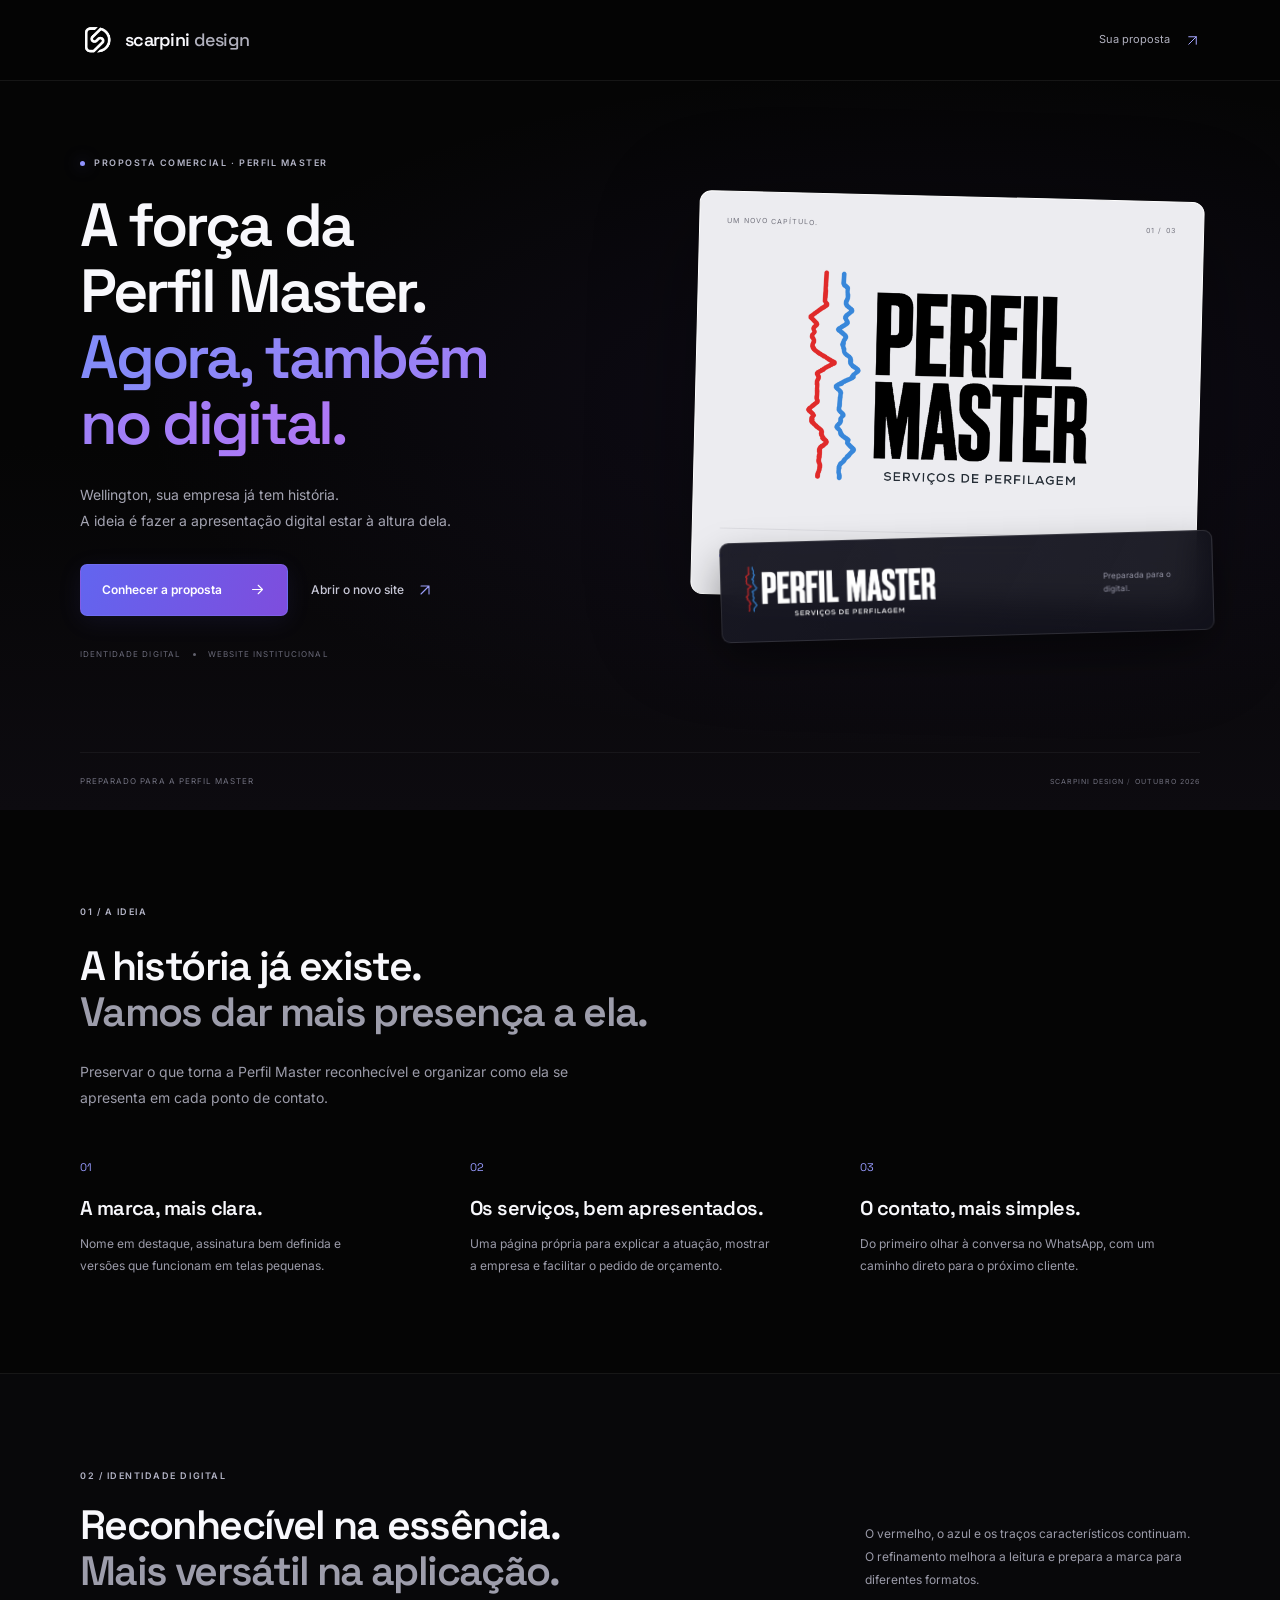
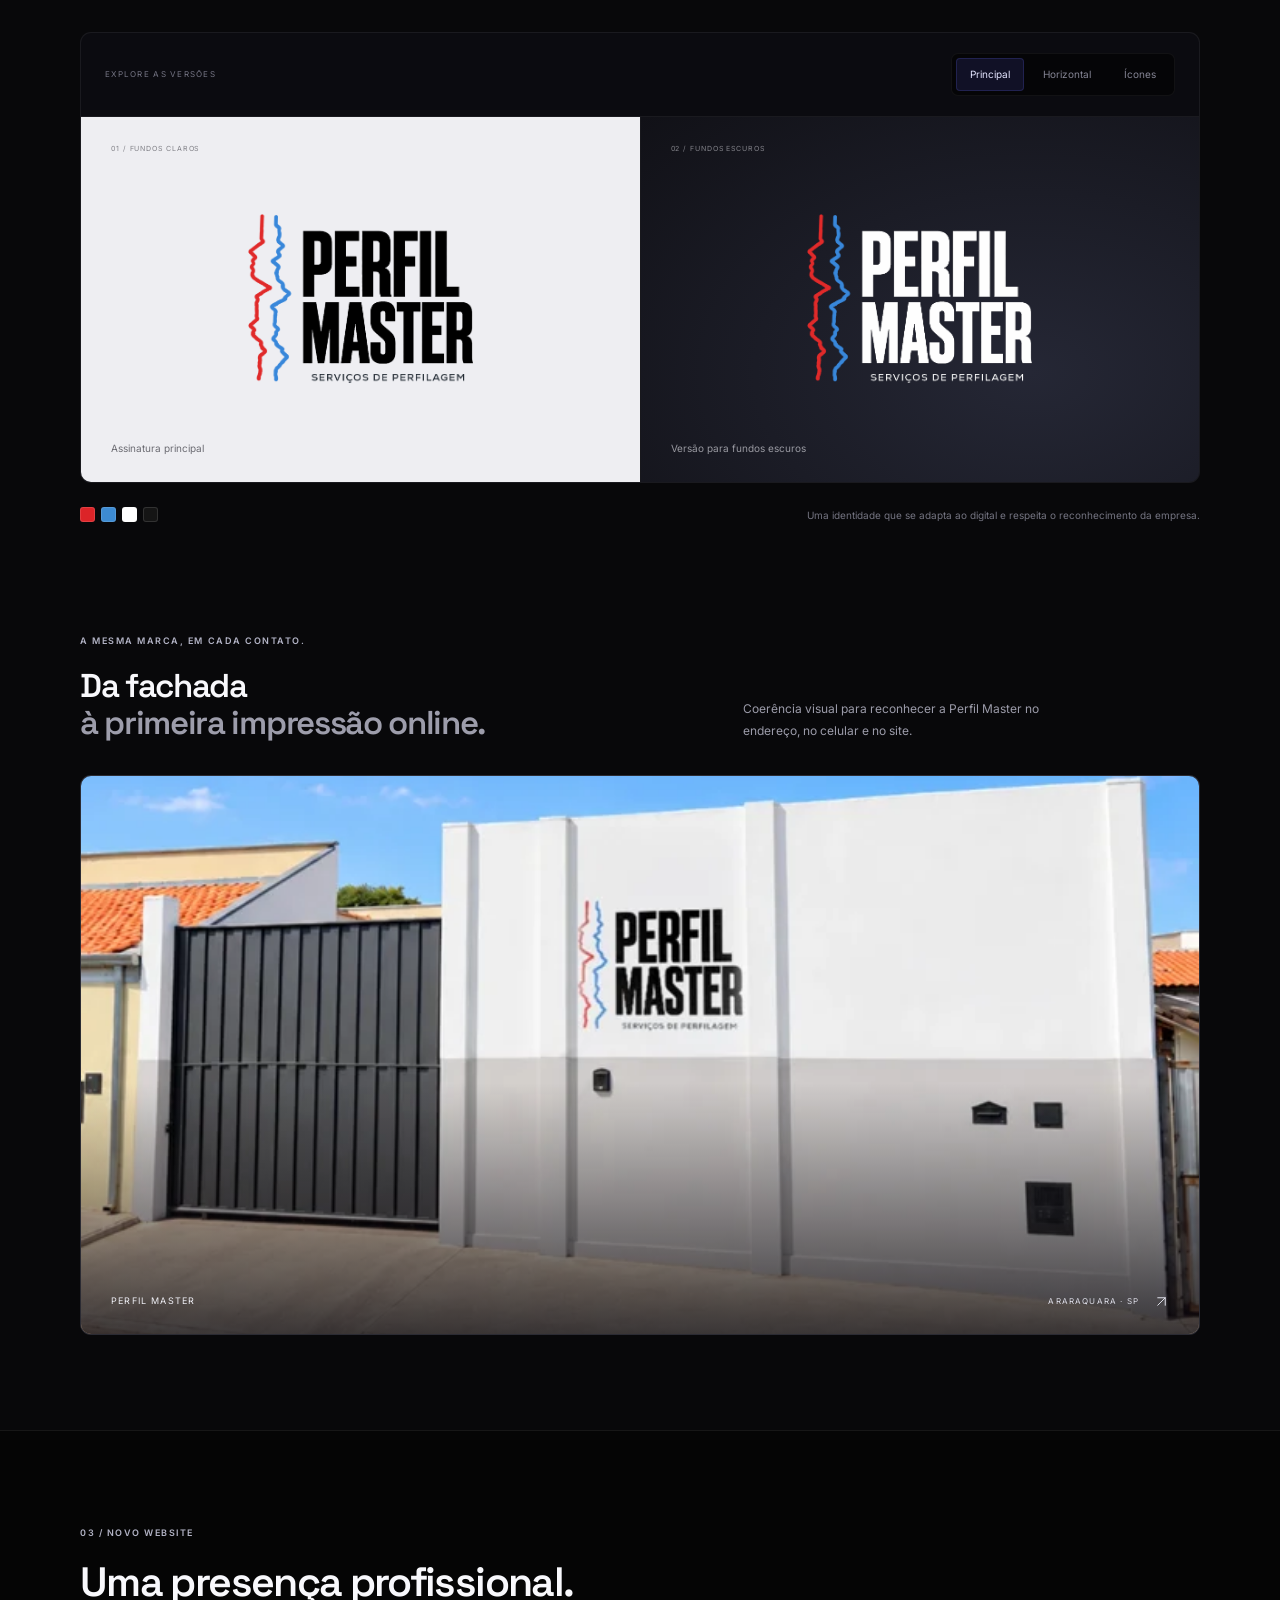
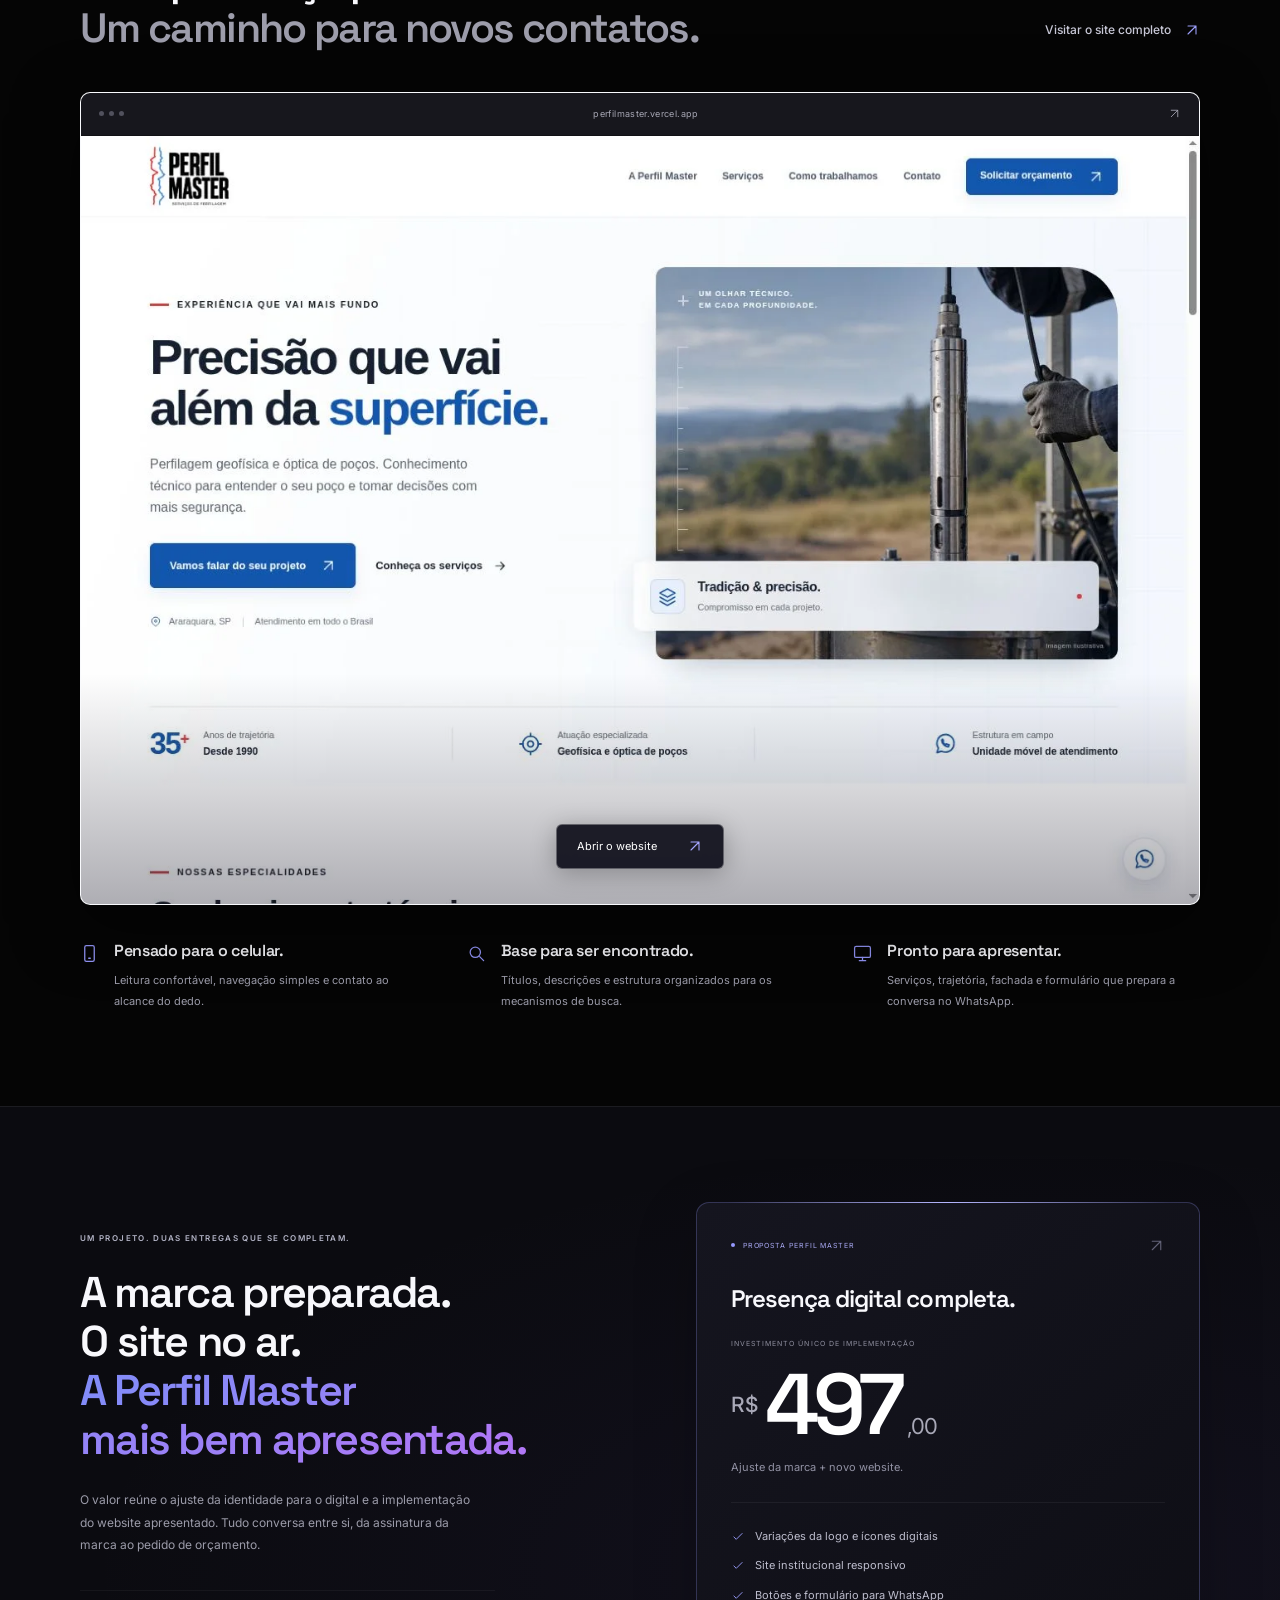
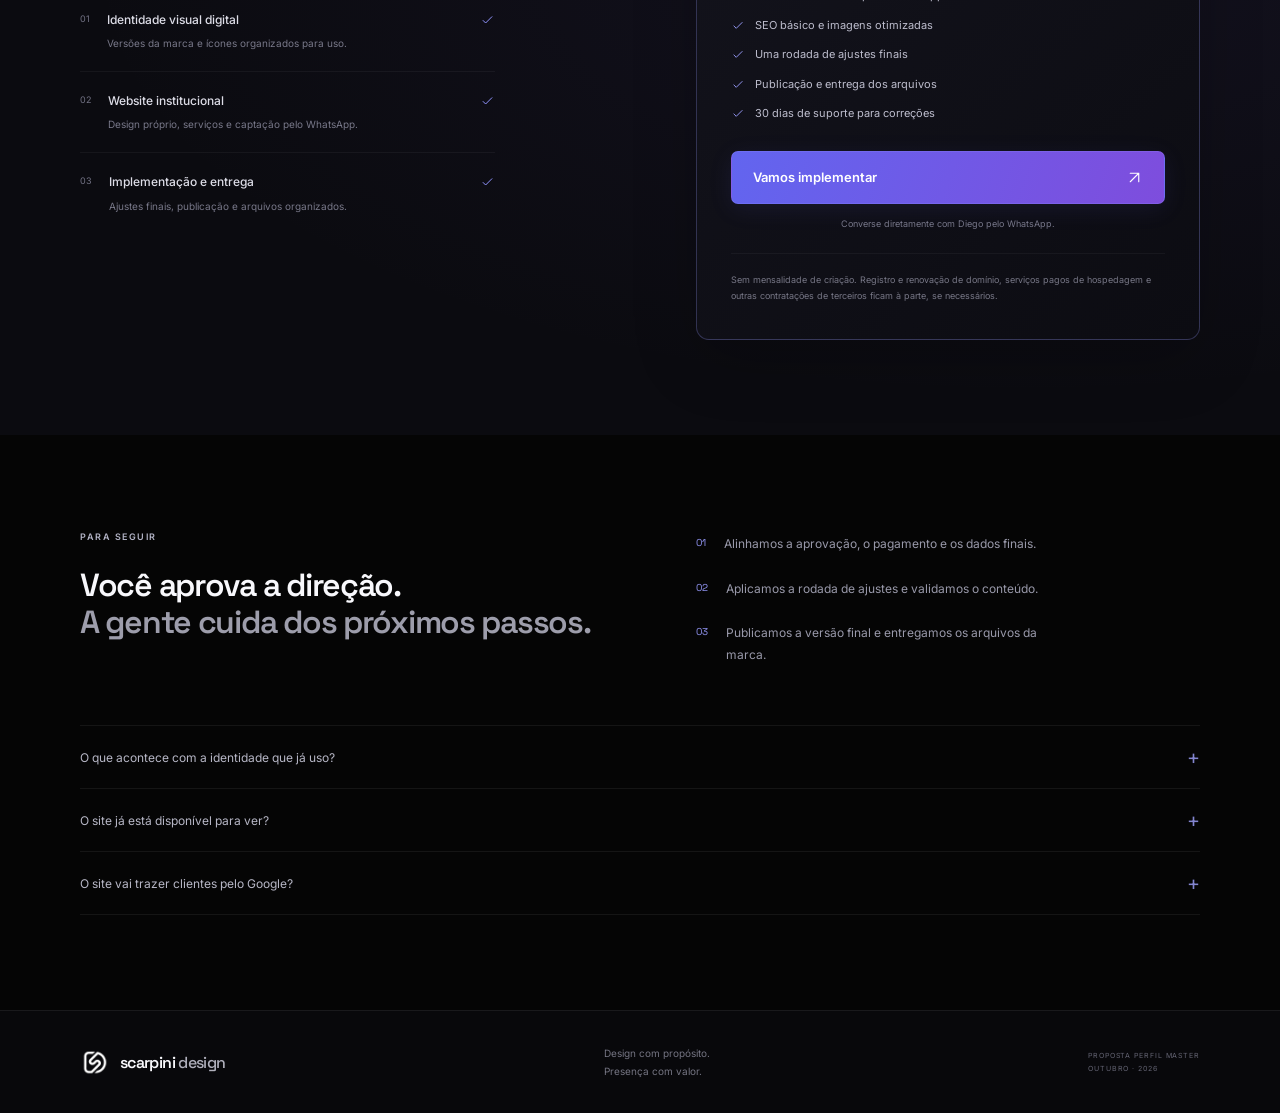
==== perfilmaster/index.html @ 1bddb3e3 "Add premium Perfil Master commercial proposal at /perfilmaster" ====
<!doctype html>
<html lang="pt-BR">
<head>
  <meta charset="utf-8">
  <meta name="viewport" content="width=device-width, initial-scale=1">
  <meta name="theme-color" content="#050505">
  <meta name="robots" content="noindex, nofollow">
  <title>Perfil Master — Proposta de presença digital | Scarpini Design</title>
  <meta name="description" content="Uma nova apresentação para a Perfil Master. Ajuste da identidade para o digital, website institucional e implementação em uma proposta completa da Scarpini Design.">
  <meta property="og:type" content="website">
  <meta property="og:locale" content="pt_BR">
  <meta property="og:title" content="Perfil Master × Scarpini Design — Sua proposta está pronta.">
  <meta property="og:description" content="A força da Perfil Master. Agora, também no digital. Veja a identidade, o novo site e a proposta completa.">
  <meta property="og:image" content="https://scarpinidesign.vercel.app/perfilmaster/assets/fachada-1280.webp">
  <meta property="og:url" content="https://scarpinidesign.vercel.app/perfilmaster/">
  <link rel="icon" href="/assets/favicon.png" type="image/png">
  <link rel="preconnect" href="https://fonts.googleapis.com">
  <link rel="preconnect" href="https://fonts.gstatic.com" crossorigin>
  <link href="https://fonts.googleapis.com/css2?family=Inter:wght@400;500;600;700&family=Space+Grotesk:wght@500;600;700&display=swap" rel="stylesheet">
  <link rel="stylesheet" href="/perfilmaster/proposta.css">
  <script src="/perfilmaster/proposta.js" defer></script>
</head>
<body>
<a class="skip" href="#conteudo">Pular para a proposta</a>
<svg class="svg-defs" xmlns="http://www.w3.org/2000/svg" aria-hidden="true"><defs>
  <symbol id="arrow-up" viewBox="0 0 24 24"><path d="M6 18 18 6M6 6h12v12"/></symbol>
  <symbol id="arrow" viewBox="0 0 24 24"><path d="M5 12h14m-6-6 6 6-6 6"/></symbol>
  <symbol id="check" viewBox="0 0 24 24"><path d="m5 12 4 4L19 6"/></symbol>
  <symbol id="brand-icon" viewBox="0 0 24 24"><path d="m4 17 5-5 3 3 8-11M14 4h6v6M4 4v16h16"/></symbol>
  <symbol id="screen" viewBox="0 0 24 24"><rect x="2" y="3" width="20" height="14" rx="2"/><path d="M8 21h8m-4-4v4"/></symbol>
  <symbol id="phone" viewBox="0 0 24 24"><rect x="6" y="2" width="12" height="20" rx="2"/><path d="M11 18h2"/></symbol>
  <symbol id="search" viewBox="0 0 24 24"><circle cx="10.5" cy="10.5" r="6.5"/><path d="m16 16 5 5"/></symbol>
</defs></svg>
<header class="proposal-header"><div class="wrap header-row"><a class="scarpini-brand" href="/" aria-label="Site da Scarpini Design"><img src="/assets/logo-white.png" width="38" height="38" alt=""><span>scarpini <span>design</span></span></a><a href="#investimento" class="header-link">Sua proposta <svg><use href="#arrow-up"/></svg></a></div></header>
<main id="conteudo">
  <section class="hero"><div class="hero-light" aria-hidden="true"></div><div class="wrap hero-grid">
    <div class="hero-copy"><p class="kicker"><span></span> PROPOSTA COMERCIAL · PERFIL MASTER</p><h1>A força da <br>Perfil Master. <br><span class="gradient">Agora, também <br>no digital.</span></h1><p class="hero-description">Wellington, sua empresa já tem história. <br>A ideia é fazer a apresentação digital estar à altura dela.</p><div class="hero-buttons"><a href="#projeto" class="button">Conhecer a proposta <svg><use href="#arrow"/></svg></a><a href="https://perfilmaster.vercel.app/" target="_blank" rel="noopener noreferrer" class="quiet-link">Abrir o novo site <svg><use href="#arrow-up"/></svg></a></div><div class="hero-meta"><span>IDENTIDADE DIGITAL</span><i></i><span>WEBSITE INSTITUCIONAL</span></div></div>
    <div class="hero-board"><div class="board-top"><span>UM NOVO CAPÍTULO.</span><span>01 / 03</span></div><div class="board-logo"><img src="/perfilmaster/assets/marca-principal.webp" alt="Nova assinatura principal da Perfil Master, preservando as linhas vermelha e azul" width="495" height="371" fetchpriority="high"></div><div class="board-bottom"><span class="board-pill"><i></i> MESMA ESSÊNCIA. NOVA APRESENTAÇÃO.</span><span class="board-cross">+</span></div><div class="board-floating"><img src="/perfilmaster/assets/marca-assinatura-branca.webp" alt="Perfil Master — Serviços de Perfilagem, versão horizontal branca" width="855" height="236"><span>Preparada para o digital.</span></div></div>
  </div><div class="wrap chapter-line"><span>PREPARADO PARA A PERFIL MASTER</span><span>SCARPINI DESIGN <span class="muted">/</span> OUTUBRO 2026</span></div></section>

  <section class="section strategy" id="projeto"><div class="wrap"><div class="section-intro"><p class="kicker">01 / A IDEIA</p><h2>A história já existe. <br><span>Vamos dar mais presença a ela.</span></h2><p>Preservar o que torna a Perfil Master reconhecível e organizar como ela se apresenta em cada ponto de contato.</p></div><div class="strategy-grid"><article><span class="number">01</span><h3>A marca, mais clara.</h3><p>Nome em destaque, assinatura bem definida e versões que funcionam em telas pequenas.</p></article><article><span class="number">02</span><h3>Os serviços, bem apresentados.</h3><p>Uma página própria para explicar a atuação, mostrar a empresa e facilitar o pedido de orçamento.</p></article><article><span class="number">03</span><h3>O contato, mais simples.</h3><p>Do primeiro olhar à conversa no WhatsApp, com um caminho direto para o próximo cliente.</p></article></div></div></section>

  <section class="section identity" id="identidade"><div class="wrap"><div class="section-heading"><div><p class="kicker">02 / IDENTIDADE DIGITAL</p><h2>Reconhecível na essência. <br><span>Mais versátil na aplicação.</span></h2></div><p>O vermelho, o azul e os traços característicos continuam. O refinamento melhora a leitura e prepara a marca para diferentes formatos.</p></div>
    <div class="gallery-shell"><div class="gallery-toolbar"><span class="gallery-label">EXPLORE AS VERSÕES</span><div class="gallery-tabs" role="tablist" aria-label="Variações da identidade"><button id="tab-principal" role="tab" aria-selected="true" aria-controls="panel-principal" tabindex="0">Principal</button><button id="tab-horizontal" role="tab" aria-selected="false" aria-controls="panel-horizontal" tabindex="-1">Horizontal</button><button id="tab-icones" role="tab" aria-selected="false" aria-controls="panel-icones" tabindex="-1">Ícones</button></div></div>
      <div class="gallery-panel" id="panel-principal" role="tabpanel" aria-labelledby="tab-principal"><figure class="logo-tile tile-light"><span>01 / FUNDOS CLAROS</span><img src="/perfilmaster/assets/marca-principal.webp" alt="Logo principal Perfil Master com letras pretas e traços azul e vermelho" width="495" height="371" loading="lazy"><figcaption>Assinatura principal</figcaption></figure><figure class="logo-tile tile-dark"><span>02 / FUNDOS ESCUROS</span><img src="/perfilmaster/assets/marca-principal-branca.webp" alt="Logo principal Perfil Master com letras brancas e traços azul e vermelho" width="495" height="371" loading="lazy"><figcaption>Versão para fundos escuros</figcaption></figure></div>
      <div class="gallery-panel" id="panel-horizontal" role="tabpanel" aria-labelledby="tab-horizontal" hidden><figure class="logo-tile tile-light horizontal-tile"><span>03 / FORMATO HORIZONTAL</span><img src="/perfilmaster/assets/marca-horizontal.webp" alt="Logo horizontal Perfil Master com texto preto" width="855" height="236" loading="lazy"><figcaption>Para cabeçalhos e materiais digitais</figcaption></figure><figure class="logo-tile tile-dark horizontal-tile"><span>04 / FORMATO HORIZONTAL BRANCO</span><img src="/perfilmaster/assets/marca-horizontal-branca.webp" alt="Logo horizontal Perfil Master com texto branco" width="855" height="236" loading="lazy"><figcaption>Para rodapés e fundos escuros</figcaption></figure></div>
      <div class="gallery-panel" id="panel-icones" role="tabpanel" aria-labelledby="tab-icones" hidden><figure class="logo-tile icon-tile"><span>05 / VERSÃO AZUL</span><img src="/perfilmaster/assets/icone-azul.webp" alt="Ícone Perfil Master branco em fundo azul" width="450" height="450" loading="lazy"><figcaption>Presença consistente nos perfis</figcaption></figure><figure class="logo-tile icon-tile"><span>06 / VERSÃO VERMELHA</span><img src="/perfilmaster/assets/icone-vermelho.webp" alt="Ícone Perfil Master branco em fundo vermelho" width="450" height="450" loading="lazy"><figcaption>Uma alternativa na mesma identidade</figcaption></figure></div>
    </div><div class="identity-footnote"><span><i class="swatch red"></i><i class="swatch blue"></i><i class="swatch white"></i><i class="swatch black"></i></span><p>Uma identidade que se adapta ao digital e respeita o reconhecimento da empresa.</p></div>
  </div></section>

  <section class="facade-section"><div class="wrap"><div class="facade-heading"><p class="kicker">A MESMA MARCA, EM CADA CONTATO.</p><h2>Da fachada <br><span>à primeira impressão online.</span></h2><p>Coerência visual para reconhecer a Perfil Master no endereço, no celular e no site.</p></div><figure class="facade-frame"><picture><source media="(max-width:640px)" srcset="/perfilmaster/assets/fachada-720.webp"><img src="/perfilmaster/assets/fachada-1280.webp" width="1280" height="965" alt="Aplicação da identidade visual da Perfil Master na fachada fornecida para a proposta" loading="lazy" decoding="async"></picture><figcaption><span>PERFIL MASTER</span><span>ARARAQUARA · SP <svg><use href="#arrow-up"/></svg></span></figcaption></figure></div></section>

  <section class="section website" id="website"><div class="wrap"><div class="section-heading"><div><p class="kicker">03 / NOVO WEBSITE</p><h2>Uma presença profissional. <br><span>Um caminho para novos contatos.</span></h2></div><a href="https://perfilmaster.vercel.app/" target="_blank" rel="noopener noreferrer" class="quiet-link">Visitar o site completo <svg><use href="#arrow-up"/></svg></a></div>
    <a class="website-preview" href="https://perfilmaster.vercel.app/" target="_blank" rel="noopener noreferrer" aria-label="Abrir o novo site da Perfil Master em uma nova aba"><div class="browser-bar"><span class="browser-dots"><i></i><i></i><i></i></span><span>perfilmaster.vercel.app</span><svg><use href="#arrow-up"/></svg></div><img src="/perfilmaster/assets/website-preview.webp" width="1348" height="926" alt="Prévia real do novo website institucional da Perfil Master" loading="lazy" decoding="async"><span class="preview-overlay"><span>Abrir o website <svg><use href="#arrow-up"/></svg></span></span></a>
    <div class="website-benefits"><article><svg><use href="#phone"/></svg><div><h3>Pensado para o celular.</h3><p>Leitura confortável, navegação simples e contato ao alcance do dedo.</p></div></article><article><svg><use href="#search"/></svg><div><h3>Base para ser encontrado.</h3><p>Títulos, descrições e estrutura organizados para os mecanismos de busca.</p></div></article><article><svg><use href="#screen"/></svg><div><h3>Pronto para apresentar.</h3><p>Serviços, trajetória, fachada e formulário que prepara a conversa no WhatsApp.</p></div></article></div>
  </div></section>

  <section class="section investment" id="investimento"><div class="investment-glow" aria-hidden="true"></div><div class="wrap investment-grid"><div class="investment-copy"><p class="kicker">UM PROJETO. DUAS ENTREGAS QUE SE COMPLETAM.</p><h2>A marca preparada. <br>O site no ar. <br><span class="gradient">A Perfil Master <br>mais bem apresentada.</span></h2><p>O valor reúne o ajuste da identidade para o digital e a implementação do website apresentado. Tudo conversa entre si, da assinatura da marca ao pedido de orçamento.</p><div class="value-stack"><div><span>01</span><p>Identidade visual digital<strong>Versões da marca e ícones organizados para uso.</strong></p><svg><use href="#check"/></svg></div><div><span>02</span><p>Website institucional<strong>Design próprio, serviços e captação pelo WhatsApp.</strong></p><svg><use href="#check"/></svg></div><div><span>03</span><p>Implementação e entrega<strong>Ajustes finais, publicação e arquivos organizados.</strong></p><svg><use href="#check"/></svg></div></div></div>
    <div class="price-card"><div class="price-card-top"><span class="proposal-badge"><i></i> PROPOSTA PERFIL MASTER</span><svg><use href="#arrow-up"/></svg></div><h3>Presença digital completa.</h3><p class="price-label">INVESTIMENTO ÚNICO DE IMPLEMENTAÇÃO</p><div class="price"><span>R$</span><strong>497</strong><span>,00</span></div><p class="price-caption">Ajuste da marca + novo website.</p><div class="price-divider"></div><ul class="included-list"><li><svg><use href="#check"/></svg>Variações da logo e ícones digitais</li><li><svg><use href="#check"/></svg>Site institucional responsivo</li><li><svg><use href="#check"/></svg>Botões e formulário para WhatsApp</li><li><svg><use href="#check"/></svg>SEO básico e imagens otimizadas</li><li><svg><use href="#check"/></svg>Uma rodada de ajustes finais</li><li><svg><use href="#check"/></svg>Publicação e entrega dos arquivos</li><li><svg><use href="#check"/></svg>30 dias de suporte para correções</li></ul><a class="button button-close" data-close href="https://wa.me/5516997275510?text=Ol%C3%A1%2C%20Diego!%20Vi%20a%20proposta%20da%20Perfil%20Master%20e%20quero%20seguir%20com%20o%20pacote%20de%20identidade%20digital%20%2B%20website%20por%20R%24%20497%2C00.%20Podemos%20alinhar%20a%20implementa%C3%A7%C3%A3o%3F" target="_blank" rel="noopener noreferrer">Vamos implementar <svg><use href="#arrow-up"/></svg></a><p class="close-note">Converse diretamente com Diego pelo WhatsApp.</p><p class="third-party-note">Sem mensalidade de criação. Registro e renovação de domínio, serviços pagos de hospedagem e outras contratações de terceiros ficam à parte, se necessários.</p></div>
  </div></section>

  <section class="section closing"><div class="wrap closing-grid"><div><p class="kicker">PARA SEGUIR</p><h2>Você aprova a direção. <br><span>A gente cuida dos próximos passos.</span></h2></div><div class="next-steps"><div><span>01</span><p>Alinhamos a aprovação, o pagamento e os dados finais.</p></div><div><span>02</span><p>Aplicamos a rodada de ajustes e validamos o conteúdo.</p></div><div><span>03</span><p>Publicamos a versão final e entregamos os arquivos da marca.</p></div></div></div><div class="wrap faq"><details><summary>O que acontece com a identidade que já uso?<span>+</span></summary><p>O refinamento preserva o nome, as cores e os traços da Perfil Master. As novas versões podem ser adotadas no digital e conviver com os materiais físicos atuais, sem exigir a troca imediata da plotagem da van ou da fachada.</p></details><details><summary>O site já está disponível para ver?<span>+</span></summary><p>Sim. A prévia está publicada e pode ser aberta pelo botão “Visitar o site completo”. A implementação inclui a validação dos dados, uma rodada de ajustes e a entrega da versão final.</p></details><details><summary>O site vai trazer clientes pelo Google?<span>+</span></summary><p>O site cria uma base profissional para ser encontrado e receber contatos. A estrutura inclui SEO básico; o posicionamento e a geração de clientes dependem de fatores como concorrência, conteúdo e presença local.</p></details></div></section>
</main>
<footer class="proposal-footer"><div class="wrap footer-row"><a class="scarpini-brand" href="/" aria-label="Scarpini Design"><img src="/assets/logo-white.png" width="32" height="32" alt=""><span>scarpini <span>design</span></span></a><p>Design com propósito. <br>Presença com valor.</p><span>PROPOSTA PERFIL MASTER <br>OUTUBRO · 2026</span></div></footer>
<div class="bottom-action" id="bottom-action"><div><strong>Perfil Master</strong><span>Identidade digital + website</span></div><a href="#investimento">Ver investimento <svg><use href="#arrow-up"/></svg></a></div>
</body>
</html>
---- perfilmaster/proposta.css ----
:root{--bg:#050505;--surface:#0c0c0f;--card:#101014;--text:#f8f8fc;--muted:#9b9ba9;--accent:#6366f1;--accent-light:#a5a7ff;--purple:#a855f7;--border:#ffffff12;--gradient:linear-gradient(120deg,#818cf8,#b177f6);--body:Inter,-apple-system,BlinkMacSystemFont,"Segoe UI",sans-serif;--heading:"Space Grotesk",Inter,sans-serif}*{box-sizing:border-box}html{scroll-behavior:smooth;scroll-padding-top:90px;-webkit-text-size-adjust:100%}body{margin:0;background:var(--bg);color:var(--text);font-family:var(--body);line-height:1.6;font-size:14px;-webkit-font-smoothing:antialiased}h1,h2,h3,p,figure{margin:0}h1,h2,h3{font-family:var(--heading);line-height:1.13;letter-spacing:-.04em;font-weight:600}h2{font-size:clamp(28px,3.3vw,41px)}h2>span:not(.gradient){color:#9d9dab}p{color:var(--muted)}a{color:inherit;text-decoration:none}img{display:block;max-width:100%;height:auto}button,a{touch-action:manipulation;-webkit-tap-highlight-color:transparent}button{font:inherit;cursor:pointer}button:focus-visible,a:focus-visible,summary:focus-visible{outline:2px solid var(--accent-light);outline-offset:5px}svg{width:20px;height:20px;fill:none;stroke:currentColor;stroke-width:1.6;stroke-linecap:round;stroke-linejoin:round;flex-shrink:0}.svg-defs{position:absolute;width:0;height:0;overflow:hidden}.wrap{width:min(1120px,calc(100% - 80px));margin-inline:auto}.section{padding:95px 0}.gradient{background:var(--gradient);background-clip:text;-webkit-background-clip:text;color:transparent;-webkit-text-fill-color:transparent}.muted{color:#54545f}.kicker{font-size:9px;font-weight:600;letter-spacing:.17em;color:#b3b4c6;display:flex;align-items:center;gap:9px;margin-bottom:23px}.kicker>span{width:5px;height:5px;border-radius:50%;background:#9093ff;box-shadow:0 0 15px #8588ff80}.button{display:inline-flex;align-items:center;justify-content:center;gap:27px;border:1px solid #9192ff38;border-radius:7px;padding:16px 21px;background:linear-gradient(110deg,#6265ef,#7e4ddd);color:#fff;font-size:12px;font-weight:600;line-height:1.5;min-height:51px;box-shadow:0 5px 24px #6366f119;transition:transform .2s,box-shadow .2s}.button:hover{transform:translateY(-2px);box-shadow:0 6px 30px #6366f13a}.button svg{width:17px;height:17px}.quiet-link{display:inline-flex;align-items:center;gap:13px;font-size:12px;font-weight:500;color:#c7c7d6;min-height:44px}.quiet-link svg{width:16px;height:16px;color:#9c9ffb;transition:transform .2s}.quiet-link:hover{color:white}.quiet-link:hover svg{transform:translate(2px,-2px)}.skip{position:fixed;z-index:90;top:-90px;left:15px;padding:12px 18px;background:var(--accent);color:white}.skip:focus{top:15px}.proposal-header{position:sticky;top:0;z-index:30;background:#050505e8;backdrop-filter:blur(15px);-webkit-backdrop-filter:blur(15px);border-bottom:1px solid var(--border)}.header-row{height:80px;display:flex;align-items:center;justify-content:space-between;gap:24px}.scarpini-brand{display:inline-flex;align-items:center;gap:11px}.scarpini-brand img{width:34px;height:34px;object-fit:contain}.scarpini-brand>span{font-family:var(--heading);font-size:18px;font-weight:600;letter-spacing:-.04em}.scarpini-brand>span>span{color:#b0b0bc;font-weight:500}.header-link{display:flex;align-items:center;gap:15px;font-size:11px;color:#b0b0be;padding:10px 0}.header-link svg{width:15px;height:15px;color:#a4a5ff}.hero{position:relative;isolation:isolate;overflow:hidden}.hero-light{position:absolute;inset:0;z-index:-1;background:radial-gradient(ellipse at 73% 45%,#5c40a51f,transparent 60%),linear-gradient(0deg,#0d0b10,transparent 50%)}.hero-grid{display:grid;grid-template-columns:1.07fr 1fr;align-items:center;gap:75px;padding-top:75px;padding-bottom:92px}.hero h1{font-size:clamp(42px,4.8vw,61px);line-height:1.08;letter-spacing:-.048em;margin-bottom:25px}.hero-description{font-size:14px;line-height:1.85;color:#a4a4b2;max-width:450px}.hero-buttons{display:flex;align-items:center;flex-wrap:wrap;gap:23px;margin-top:30px}.hero-meta{display:flex;align-items:center;gap:12px;font-size:8px;letter-spacing:.13em;color:#696978;margin-top:32px}.hero-meta i{width:3px;height:3px;border-radius:50%;background:#62626e}.hero-board{background:#ececf0;border:1px solid #fff;border-radius:12px;position:relative;isolation:isolate;box-shadow:0 25px 100px #0006;color:#181821;padding:23px 27px 29px;transform:rotate(1.4deg);margin-bottom:20px}.board-top{display:flex;justify-content:space-between;gap:20px;color:#74747f;font-size:7px;letter-spacing:.16em}.board-logo{display:flex;justify-content:center;padding:42px 20px 48px}.board-logo img{width:282px;height:auto}.board-bottom{display:flex;justify-content:space-between;align-items:center;gap:15px;border-top:1px solid #16162112;padding-top:18px}.board-pill{font-size:6px;font-weight:600;letter-spacing:.12em;display:flex;align-items:center;gap:7px}.board-pill i{width:4px;height:4px;border-radius:50%;background:var(--accent)}.board-cross{font-size:18px;line-height:1;color:#999}.board-floating{position:absolute;bottom:-38px;left:29px;right:-19px;border:1px solid #ffffff1c;background:linear-gradient(120deg,#171722f5,#11111aef);backdrop-filter:blur(14px);-webkit-backdrop-filter:blur(14px);padding:23px 24px;border-radius:9px;transform:rotate(-3deg);display:flex;align-items:center;justify-content:space-between;gap:24px;box-shadow:0 20px 40px #0006}.board-floating img{width:190px}.board-floating>span{color:#9999aa;max-width:85px;font-size:8px;line-height:1.7}.chapter-line{display:flex;justify-content:space-between;align-items:center;border-top:1px solid #ffffff0d;padding-top:22px;padding-bottom:22px;gap:25px;color:#71717f;font-size:8px;letter-spacing:.13em}.chapter-line>span:last-child{font-size:7px}.section-intro{max-width:690px}.section-intro h2{margin-bottom:24px}.section-intro>p:last-child{max-width:550px;font-size:14px;line-height:1.85}.strategy{border-bottom:1px solid var(--border)}.strategy-grid{display:grid;grid-template-columns:repeat(3,1fr);gap:50px;margin-top:48px}.number{font-family:var(--heading);font-size:11px;color:#989bff;display:block;margin-bottom:20px}.strategy-grid h3{font-size:20px;letter-spacing:-.03em;margin-bottom:14px}.strategy-grid p{font-size:12px;line-height:1.85;max-width:300px}.section-heading{display:flex;align-items:flex-end;justify-content:space-between;gap:45px;margin-bottom:37px}.section-heading>p{max-width:335px;font-size:12px;line-height:1.9;padding-bottom:3px}.section-heading .kicker{margin-bottom:19px}.identity{background:#08080a}.gallery-shell{border:1px solid #ffffff10;border-radius:11px;overflow:hidden;background:#0b0b10}.gallery-toolbar{display:flex;align-items:center;justify-content:space-between;gap:24px;padding:20px 24px;border-bottom:1px solid #ffffff10}.gallery-label{font-size:8px;letter-spacing:.16em;color:#757584}.gallery-tabs{display:flex;gap:5px;padding:4px;border:1px solid #ffffff0d;border-radius:7px;background:#050507}.gallery-tabs button{border:0;border-radius:4px;background:none;color:#858594;font-size:10px;padding:8px 14px;line-height:1.5;min-height:33px;transition:background .2s,color .2s}.gallery-tabs button[aria-selected='true']{color:#e5e6ff;background:#6366f122;box-shadow:inset 0 0 0 1px #6366f135}.gallery-tabs button:hover{color:white}.gallery-panel{display:grid;grid-template-columns:1fr 1fr;gap:1px;background:#ffffff0e}.gallery-panel[hidden]{display:none}.logo-tile{padding:26px 30px;min-height:365px;display:flex;align-items:center;flex-direction:column;justify-content:space-between;position:relative;overflow:hidden}.logo-tile>span{align-self:flex-start;font-size:7px;letter-spacing:.13em;opacity:.5}.logo-tile>img{width:225px;height:auto;margin:33px 0 29px;object-fit:contain}.logo-tile figcaption{font-size:10px;opacity:.6;align-self:flex-start}.tile-light{background:#eeeef2;color:#15151e}.tile-dark{background:radial-gradient(ellipse at 70% 70%,#252735,#111117);color:#eeeef4}.horizontal-tile img{width:min(380px,100%);margin:60px 0}.icon-tile{background:#111116;color:#efeff7}.icon-tile>img{width:215px;margin:20px 0 18px;border-radius:9px;box-shadow:0 15px 40px #0003}.identity-footnote{display:flex;align-items:center;gap:18px;justify-content:space-between;margin-top:23px}.identity-footnote>span{display:flex;gap:6px}.swatch{display:block;width:15px;height:15px;border:1px solid #ffffff20;border-radius:3px}.swatch.red{background:#dc2428}.swatch.blue{background:#3d8bd2}.swatch.white{background:#fff}.swatch.black{background:#151515}.identity-footnote p{font-size:10px;color:#747481;line-height:1.8}.facade-section{padding:15px 0 95px;background:#08080a}.facade-heading{display:grid;grid-template-columns:1.3fr 1fr;column-gap:70px;align-items:end;margin-bottom:32px}.facade-heading .kicker{grid-column:1/-1;margin-bottom:20px}.facade-heading h2{font-size:33px}.facade-heading>p:last-child{font-size:12px;line-height:1.85;max-width:320px}.facade-frame{border-radius:11px;overflow:hidden;border:1px solid #ffffff12;position:relative;isolation:isolate;aspect-ratio:2/1;background:#1b1b23}.facade-frame picture,.facade-frame img{width:100%;height:100%;display:block;object-fit:cover;object-position:center 54%}.facade-frame:after{content:"";position:absolute;inset:0;background:linear-gradient(0deg,#090910c9,transparent 45%);z-index:1;pointer-events:none}.facade-frame figcaption{position:absolute;left:30px;right:30px;bottom:25px;z-index:2;display:flex;align-items:center;justify-content:space-between;font-size:9px;letter-spacing:.13em;color:#f1f1f7}.facade-frame figcaption>span:last-child{display:flex;align-items:center;gap:15px;font-size:8px;color:#dddde7}.facade-frame figcaption svg{width:15px;height:15px}.website{border-top:1px solid var(--border)}.website .section-heading{margin-bottom:40px}.website .section-heading .quiet-link{white-space:nowrap}.website-preview{display:block;border:1px solid #ffffff22;border-radius:10px;overflow:hidden;position:relative;box-shadow:0 20px 65px #0008;background:#f8f9fc}.browser-bar{display:flex;align-items:center;justify-content:space-between;padding:14px 18px;background:#17171d;color:#a6a6b3;gap:25px;border-bottom:1px solid #0004}.browser-bar>span:nth-child(2){font-size:9px;letter-spacing:.04em}.browser-bar>svg{width:13px;height:13px}.browser-dots{display:flex;gap:5px}.browser-dots i{height:5px;width:5px;border-radius:50%;background:#51515d}.website-preview>img{display:block;width:100%;height:auto}.preview-overlay{position:absolute;inset:42px 0 0;display:flex;align-items:flex-end;justify-content:center;padding:35px;background:linear-gradient(0deg,#0c0b1c55,transparent 30%);transition:background .2s}.preview-overlay>span{display:flex;align-items:center;gap:30px;border:1px solid #ffffff50;border-radius:6px;background:#0b0b18e8;backdrop-filter:blur(10px);padding:13px 20px;color:#fff;font-size:11px;box-shadow:0 4px 25px #0004}.preview-overlay svg{width:16px;height:16px;color:#a6a6ff}.website-preview:hover .preview-overlay>span{background:#6366f1}.website-preview:hover .preview-overlay svg{color:#fff}.website-benefits{display:grid;grid-template-columns:repeat(3,1fr);gap:40px;margin-top:37px}.website-benefits>article{display:flex;gap:15px;align-items:flex-start}.website-benefits>article>svg{color:#9395f8;width:19px;height:19px;margin-top:2px}.website-benefits h3{font-size:16px;letter-spacing:-.02em;margin-bottom:10px}.website-benefits p{font-size:11px;line-height:1.85}.investment{position:relative;isolation:isolate;overflow:hidden;border-top:1px solid var(--border);background:#0b0b10}.investment-glow{position:absolute;inset:0;z-index:-1;background:radial-gradient(ellipse at 80% 50%,#6651b516,transparent 65%)}.investment-grid{display:grid;grid-template-columns:1fr .95fr;gap:85px;align-items:start}.investment-copy{padding-top:30px}.investment-copy .kicker{font-size:8px}.investment-copy h2{font-size:43px;line-height:1.14;margin-bottom:25px}.investment-copy>p:not(.kicker){font-size:12px;max-width:400px;line-height:1.9}.value-stack{margin-top:33px;max-width:415px}.value-stack>div{display:flex;align-items:flex-start;gap:17px;padding:19px 0;border-top:1px solid #ffffff0c}.value-stack>div>span{font-size:9px;color:#727284;margin-top:2px}.value-stack p{font-size:12px;font-weight:500;color:#dddde7;flex:1}.value-stack strong{display:block;font-weight:400;color:#787889;font-size:10px;line-height:1.8;margin-top:5px}.value-stack svg{width:15px;height:15px;color:#9094ff;margin-top:3px}.price-card{padding:34px;border-radius:13px;border:1px solid #979aff44;background:linear-gradient(140deg,#15151f,#0c0c12);box-shadow:0 20px 65px #0003;position:relative;isolation:isolate}.price-card:before{position:absolute;content:"";height:1px;left:30px;right:30px;top:-1px;background:linear-gradient(90deg,transparent,#b5b6ff,transparent)}.price-card-top{display:flex;align-items:center;justify-content:space-between;margin-bottom:31px;gap:20px}.proposal-badge{font-size:7px;letter-spacing:.13em;color:#aaaaf5;display:flex;align-items:center;gap:8px}.proposal-badge i{width:4px;height:4px;background:#9699ff;border-radius:50%}.price-card-top>svg{width:17px;height:17px;color:#626277}.price-card h3{font-size:24px;margin-bottom:26px}.price-label{font-size:7px;letter-spacing:.15em;color:#8e8e9e;margin-bottom:12px}.price{display:flex;align-items:baseline;gap:7px;color:#fff;line-height:1}.price>span:first-child{font-size:21px;font-weight:500;align-self:center;color:#a8a8b7}.price>strong{font-family:var(--heading);font-size:86px;line-height:1;letter-spacing:-.07em;font-weight:600}.price>span:last-child{font-size:22px;letter-spacing:-.05em;color:#a8a8b7}.price-caption{font-size:11px;color:#9292a4;margin-top:12px}.price-divider{height:1px;background:#ffffff0e;margin:25px 0}.included-list{list-style:none;margin:0 0 28px;padding:0;display:grid;gap:12px}.included-list li{display:flex;align-items:flex-start;gap:10px;color:#bdbdcd;font-size:11px;line-height:1.6}.included-list svg{width:14px;height:14px;color:#9b9fff;margin-top:2px}.button-close{width:100%;justify-content:space-between;font-size:13px}.close-note{text-align:center;font-size:9px;color:#77778a;margin-top:13px}.third-party-note{font-size:9px;line-height:1.85;border-top:1px solid #ffffff0b;padding-top:18px;margin-top:21px;color:#777786}.closing-grid{display:grid;grid-template-columns:1fr .95fr;gap:85px;align-items:start}.closing-grid h2{font-size:32px}.next-steps{padding-top:3px}.next-steps>div{display:flex;align-items:flex-start;gap:18px;padding:0 0 23px}.next-steps>div>span{font-family:var(--heading);font-size:10px;color:#9295f4;padding-top:2px}.next-steps p{font-size:12px;color:#9999aa;max-width:340px;line-height:1.8}.faq{margin-top:37px}.faq details{border-top:1px solid #ffffff10}.faq details:last-child{border-bottom:1px solid #ffffff10}.faq summary{display:flex;align-items:center;justify-content:space-between;gap:25px;padding:21px 0;list-style:none;cursor:pointer;color:#b7b7c6;font-size:12px}.faq summary::-webkit-details-marker{display:none}.faq summary>span{font-size:20px;color:#8385cf;line-height:1;font-weight:400;transition:transform .2s}.faq details[open] summary>span{transform:rotate(45deg)}.faq details>p{font-size:12px;line-height:1.9;max-width:830px;padding-bottom:22px;color:#878797}.proposal-footer{padding:33px 0;background:#08080b;border-top:1px solid var(--border)}.footer-row{display:flex;align-items:center;justify-content:space-between;gap:40px}.footer-row .scarpini-brand img{width:29px;height:29px}.footer-row .scarpini-brand>span{font-size:16px}.footer-row>p{font-size:10px;line-height:1.8;color:#747482}.footer-row>span{font-size:7px;letter-spacing:.13em;line-height:1.9;color:#646473}.bottom-action{display:none}
@media(max-width:1050px){.wrap{width:calc(100% - 56px)}.hero-grid{gap:45px}.hero h1{font-size:52px}.hero-board{padding:20px}.board-logo{padding:38px 20px}.board-floating{left:15px;right:-7px;padding:19px}.board-floating img{width:165px}.strategy-grid{gap:30px}.investment-grid,.closing-grid{gap:50px}.price-card{padding:28px}.investment-copy h2{font-size:38px}.section-heading{gap:35px}.section-heading>p{max-width:280px}.website-benefits{gap:25px}}
@media(max-width:800px){.wrap{width:calc(100% - 44px)}.hero-grid{gap:35px;padding-top:58px;padding-bottom:80px}.hero h1{font-size:44px}.hero .kicker{font-size:7px}.hero-description{font-size:12px}.hero-buttons{gap:18px}.hero-buttons .button{font-size:11px;padding:14px 16px;gap:20px}.hero-meta{font-size:6px;gap:9px}.board-logo{padding:42px 15px}.board-logo img{width:205px}.board-top{font-size:6px}.board-pill{font-size:5px;letter-spacing:.06em}.board-floating{padding:17px}.board-floating img{width:135px}.board-floating>span{font-size:6px}.section{padding:75px 0}.strategy-grid{gap:22px}.strategy-grid h3{font-size:18px}.strategy-grid p{font-size:11px}.section-heading>p{font-size:11px;max-width:250px}.logo-tile{min-height:315px;padding:22px}.logo-tile>img{width:190px}.horizontal-tile>img{width:100%}.icon-tile>img{width:180px}.facade-heading{gap:25px}.facade-heading h2{font-size:29px}.facade-heading>p:last-child{font-size:11px}.investment-grid,.closing-grid{gap:32px}.investment-copy h2{font-size:34px}.investment-copy .kicker{font-size:6px}.price-card{padding:25px}.price-card h3{font-size:21px}.price>strong{font-size:75px}.price-label{font-size:6px}.included-list li{font-size:10px}.website-benefits{gap:20px}.website-benefits h3{font-size:14px}.website-benefits p{font-size:10px}.closing-grid h2{font-size:29px}}
@media(max-width:640px){html{scroll-padding-top:83px}.wrap{width:calc(100% - 40px)}body{padding-bottom:80px}.header-row{height:73px;gap:20px}.scarpini-brand img{width:29px;height:29px}.scarpini-brand>span{font-size:16px}.header-link{font-size:10px;gap:10px}.header-link svg{width:14px}.section{padding:61px 0}.kicker{font-size:8px;letter-spacing:.12em;margin-bottom:20px}h2{font-size:29px;line-height:1.18;letter-spacing:-.04em}.hero-grid{grid-template-columns:1fr;gap:42px;padding-top:39px;padding-bottom:65px}.hero .kicker{font-size:8px;letter-spacing:.12em;margin-bottom:23px}.hero h1{font-size:clamp(37px,10vw,47px);line-height:1.08;margin-bottom:22px;letter-spacing:-.047em}.hero h1>.gradient br{display:none}.hero h1>.gradient{max-width:100%}.hero-description{font-size:13px;line-height:1.9;max-width:350px}.hero-description br{display:none}.hero-buttons{margin-top:25px;gap:14px 22px}.hero-buttons .button{font-size:12px;padding:15px 18px;gap:24px;min-height:50px}.hero-buttons .quiet-link{font-size:11px;gap:10px}.hero-meta{font-size:6px;letter-spacing:.12em;margin-top:23px;gap:10px}.hero-board{width:calc(100% - 7px);margin:0 4px 16px 0;transform:rotate(1deg);padding:20px 23px 24px;border-radius:9px}.board-top{font-size:6px;letter-spacing:.14em}.board-logo{padding:30px 20px 33px}.board-logo img{width:215px}.board-bottom{padding-top:16px}.board-pill{font-size:5px;letter-spacing:.09em}.board-cross{font-size:16px}.board-floating{left:18px;right:-6px;bottom:-28px;transform:rotate(-2deg);padding:17px 18px;gap:15px;border-radius:7px}.board-floating img{width:165px}.board-floating>span{font-size:7px;max-width:76px}.chapter-line{font-size:6px;letter-spacing:.08em;padding-top:18px;padding-bottom:18px;gap:15px}.chapter-line>span:last-child{font-size:5px;text-align:right;white-space:nowrap}.section-intro h2{margin-bottom:21px}.section-intro>p:last-child{font-size:13px;line-height:1.85}.strategy-grid{grid-template-columns:1fr;gap:27px;margin-top:32px}.strategy-grid>article{padding-top:22px;border-top:1px solid #ffffff10;display:grid;grid-template-columns:30px 1fr;column-gap:14px;align-items:start}.number{font-size:10px;margin:2px 0 0;grid-row:1/3}.strategy-grid h3{font-size:19px;margin-bottom:12px}.strategy-grid p{font-size:12px;max-width:100%}.section-heading{display:block;margin-bottom:28px}.section-heading .kicker{margin-bottom:19px}.section-heading>p{max-width:100%;font-size:12px;margin-top:20px;line-height:1.9}.gallery-toolbar{display:block;padding:17px 15px}.gallery-label{display:block;font-size:7px;margin-bottom:14px}.gallery-tabs{justify-content:space-between;gap:4px;width:100%;padding:4px}.gallery-tabs button{font-size:11px;padding:10px 12px;min-height:39px;flex:1}.gallery-panel{grid-template-columns:1fr;gap:1px}.logo-tile{padding:23px;min-height:300px}.logo-tile>span{font-size:7px}.logo-tile>img{width:215px;margin:25px 0}.logo-tile figcaption{font-size:10px}.horizontal-tile{min-height:230px}.horizontal-tile>img{width:100%;margin:36px 0}.icon-tile{min-height:280px}.icon-tile>img{width:185px;margin:20px 0}.identity-footnote{align-items:flex-start;gap:17px;margin-top:19px}.identity-footnote>span{gap:4px;flex-shrink:0;margin-top:4px}.swatch{width:11px;height:11px;border-radius:2px}.identity-footnote p{font-size:9px;line-height:1.8}.facade-section{padding:0 0 60px}.facade-heading{display:block;margin-bottom:25px}.facade-heading .kicker{font-size:7px;margin-bottom:19px}.facade-heading h2{font-size:27px;line-height:1.2}.facade-heading>p:last-child{font-size:12px;margin-top:20px;line-height:1.85;max-width:100%}.facade-frame{aspect-ratio:1.05;border-radius:9px}.facade-frame img{object-position:48% center}.facade-frame figcaption{left:19px;right:19px;bottom:20px;font-size:7px;letter-spacing:.1em}.facade-frame figcaption>span:last-child{font-size:6px;gap:7px}.facade-frame figcaption svg{width:12px;height:12px}.website .section-heading{margin-bottom:25px}.website .section-heading>.quiet-link{margin-top:20px;font-size:11px}.website-preview{border-radius:7px}.browser-bar{padding:11px 12px;gap:10px}.browser-bar>span:nth-child(2){font-size:7px}.browser-dots{gap:3px}.browser-dots i{width:4px;height:4px}.browser-bar>svg{width:11px;height:11px}.website-preview>img{width:100%;aspect-ratio:1.17;object-fit:cover;object-position:top left}.preview-overlay{padding:16px;inset:35px 0 0}.preview-overlay>span{font-size:9px;padding:10px 13px;gap:16px}.preview-overlay svg{width:13px;height:13px}.website-benefits{grid-template-columns:1fr;gap:26px;margin-top:29px}.website-benefits>article{gap:15px}.website-benefits>article>svg{width:18px;height:18px}.website-benefits h3{font-size:17px;margin-bottom:8px}.website-benefits p{font-size:12px;line-height:1.85;max-width:300px}.investment-grid{grid-template-columns:1fr;gap:31px}.investment-copy{padding:0}.investment-copy .kicker{font-size:7px;letter-spacing:.1em;margin-bottom:22px;line-height:1.8;max-width:285px}.investment-copy h2{font-size:35px;line-height:1.14;margin-bottom:23px}.investment-copy h2 .gradient br{display:none}.investment-copy>p:not(.kicker){font-size:12px;line-height:1.9;max-width:100%}.value-stack{margin-top:27px;max-width:none}.value-stack>div{padding:17px 0;gap:13px}.value-stack>div>span{font-size:8px}.value-stack p{font-size:12px}.value-stack strong{font-size:10px;line-height:1.8}.price-card{padding:27px 23px;border-radius:11px}.price-card-top{margin-bottom:27px}.proposal-badge{font-size:7px}.price-card h3{font-size:23px;margin-bottom:25px}.price-label{font-size:7px;letter-spacing:.11em}.price{gap:7px}.price>strong{font-size:85px}.price>span:first-child{font-size:20px}.price>span:last-child{font-size:22px}.price-caption{font-size:11px}.included-list{gap:13px;margin-bottom:27px}.included-list li{font-size:11px;gap:10px}.button-close{font-size:12px;min-height:51px;padding:16px 18px}.close-note{font-size:9px;line-height:1.7}.third-party-note{font-size:9px;line-height:1.85}.closing-grid{grid-template-columns:1fr;gap:30px}.closing-grid h2{font-size:28px}.next-steps>div{gap:15px;padding-bottom:21px}.next-steps p{font-size:12px;max-width:none}.next-steps>div:last-child{padding-bottom:0}.faq{margin-top:34px}.faq summary{font-size:11px;gap:20px;padding:21px 0;line-height:1.8}.faq details>p{font-size:11px;line-height:1.9}.proposal-footer{padding:29px 0}.footer-row{display:grid;grid-template-columns:1fr 1fr;gap:23px}.footer-row .scarpini-brand{grid-column:1/-1}.footer-row .scarpini-brand img{width:27px;height:27px}.footer-row .scarpini-brand>span{font-size:16px}.footer-row>p{font-size:10px}.footer-row>span{text-align:right;font-size:6px}.bottom-action{position:fixed;bottom:0;left:0;right:0;z-index:35;display:flex;align-items:center;justify-content:space-between;gap:15px;padding:13px 20px calc(13px + env(safe-area-inset-bottom));background:#0a0a10ee;border-top:1px solid #ffffff17;backdrop-filter:blur(15px);-webkit-backdrop-filter:blur(15px);box-shadow:0 -10px 40px #0002;transition:opacity .2s,visibility .2s}.bottom-action>div>strong{display:block;font-family:var(--heading);font-size:12px;font-weight:500;line-height:1.5}.bottom-action>div>span{display:block;font-size:8px;color:#77778b;margin-top:2px}.bottom-action>a{display:flex;align-items:center;gap:13px;background:#6366f11f;border:1px solid #818cf82b;color:#d0d1ff;border-radius:5px;padding:11px 12px;font-size:10px;line-height:1.5;min-height:41px}.bottom-action svg{width:13px;height:13px}.bottom-action.is-hidden{opacity:0;visibility:hidden;pointer-events:none}}
@media(prefers-reduced-motion:reduce){html{scroll-behavior:auto}*,*:before,*:after{transition:none!important;animation:none!important}}
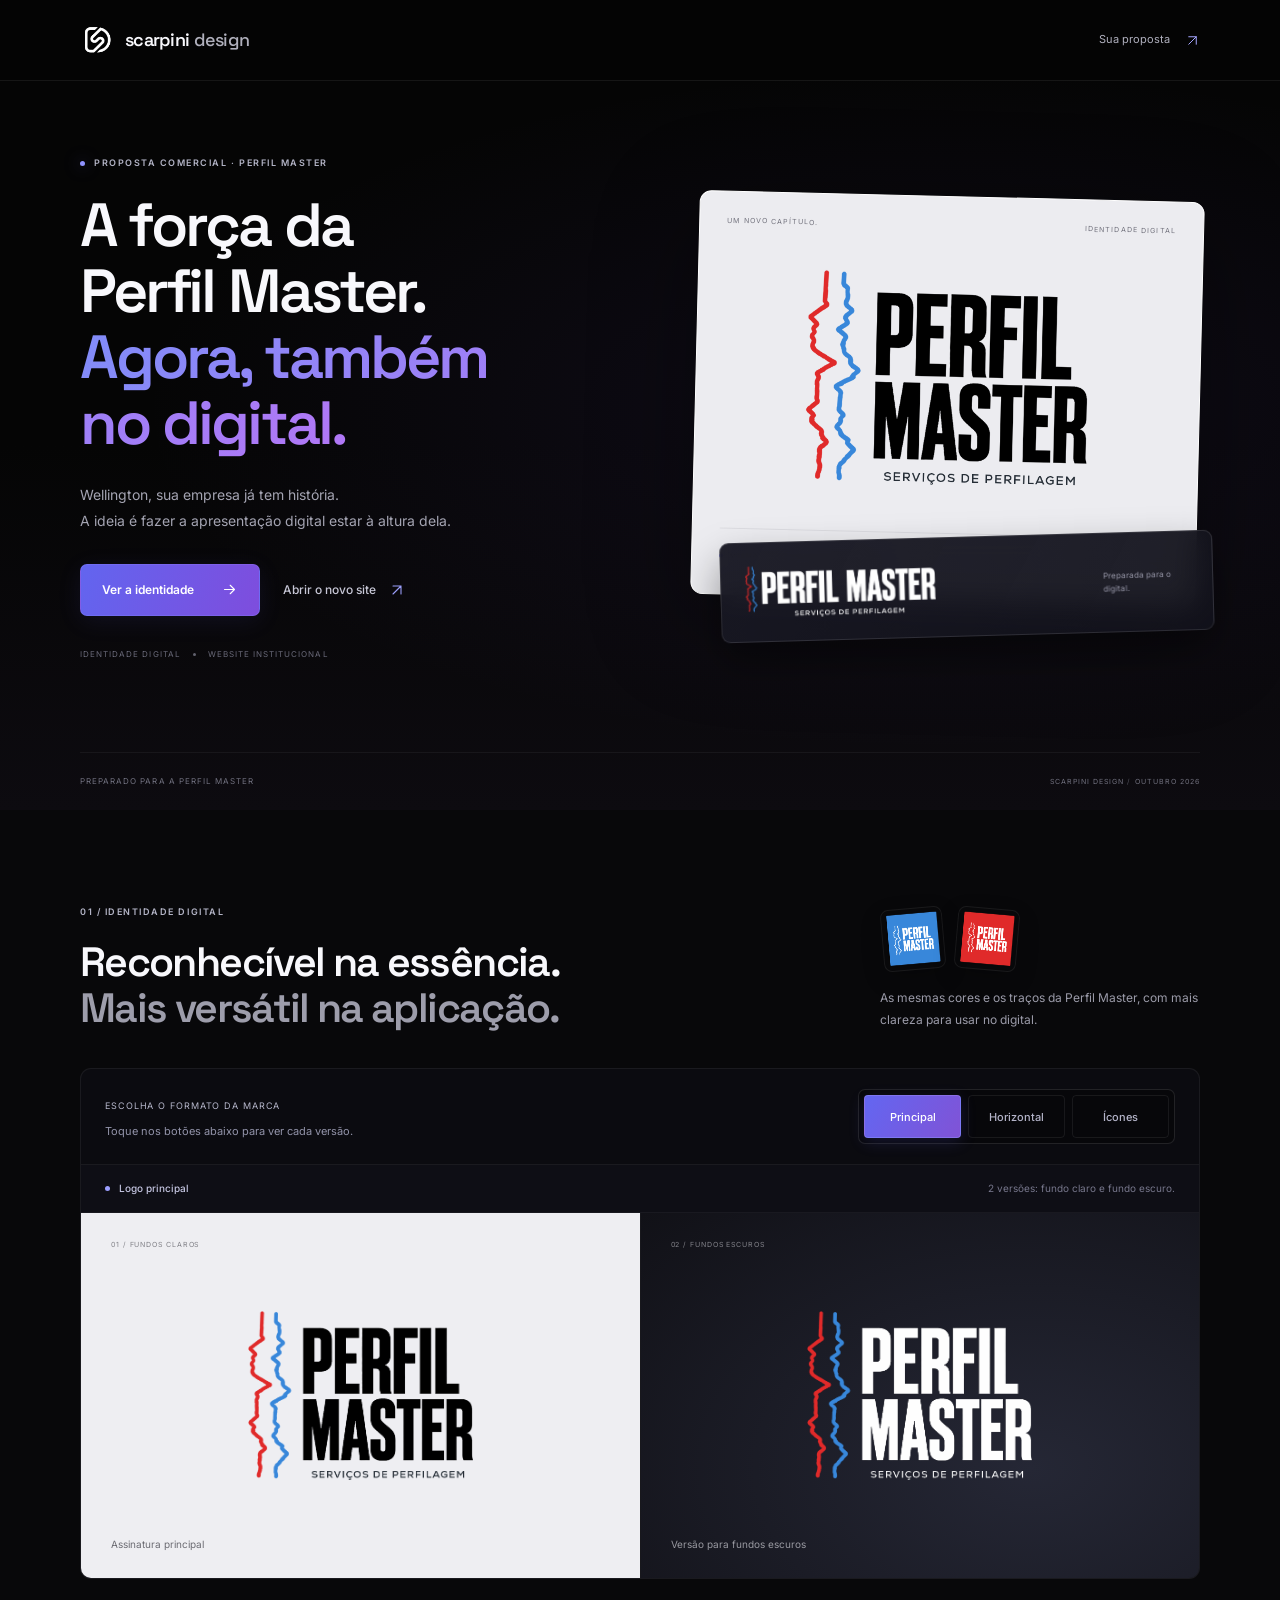
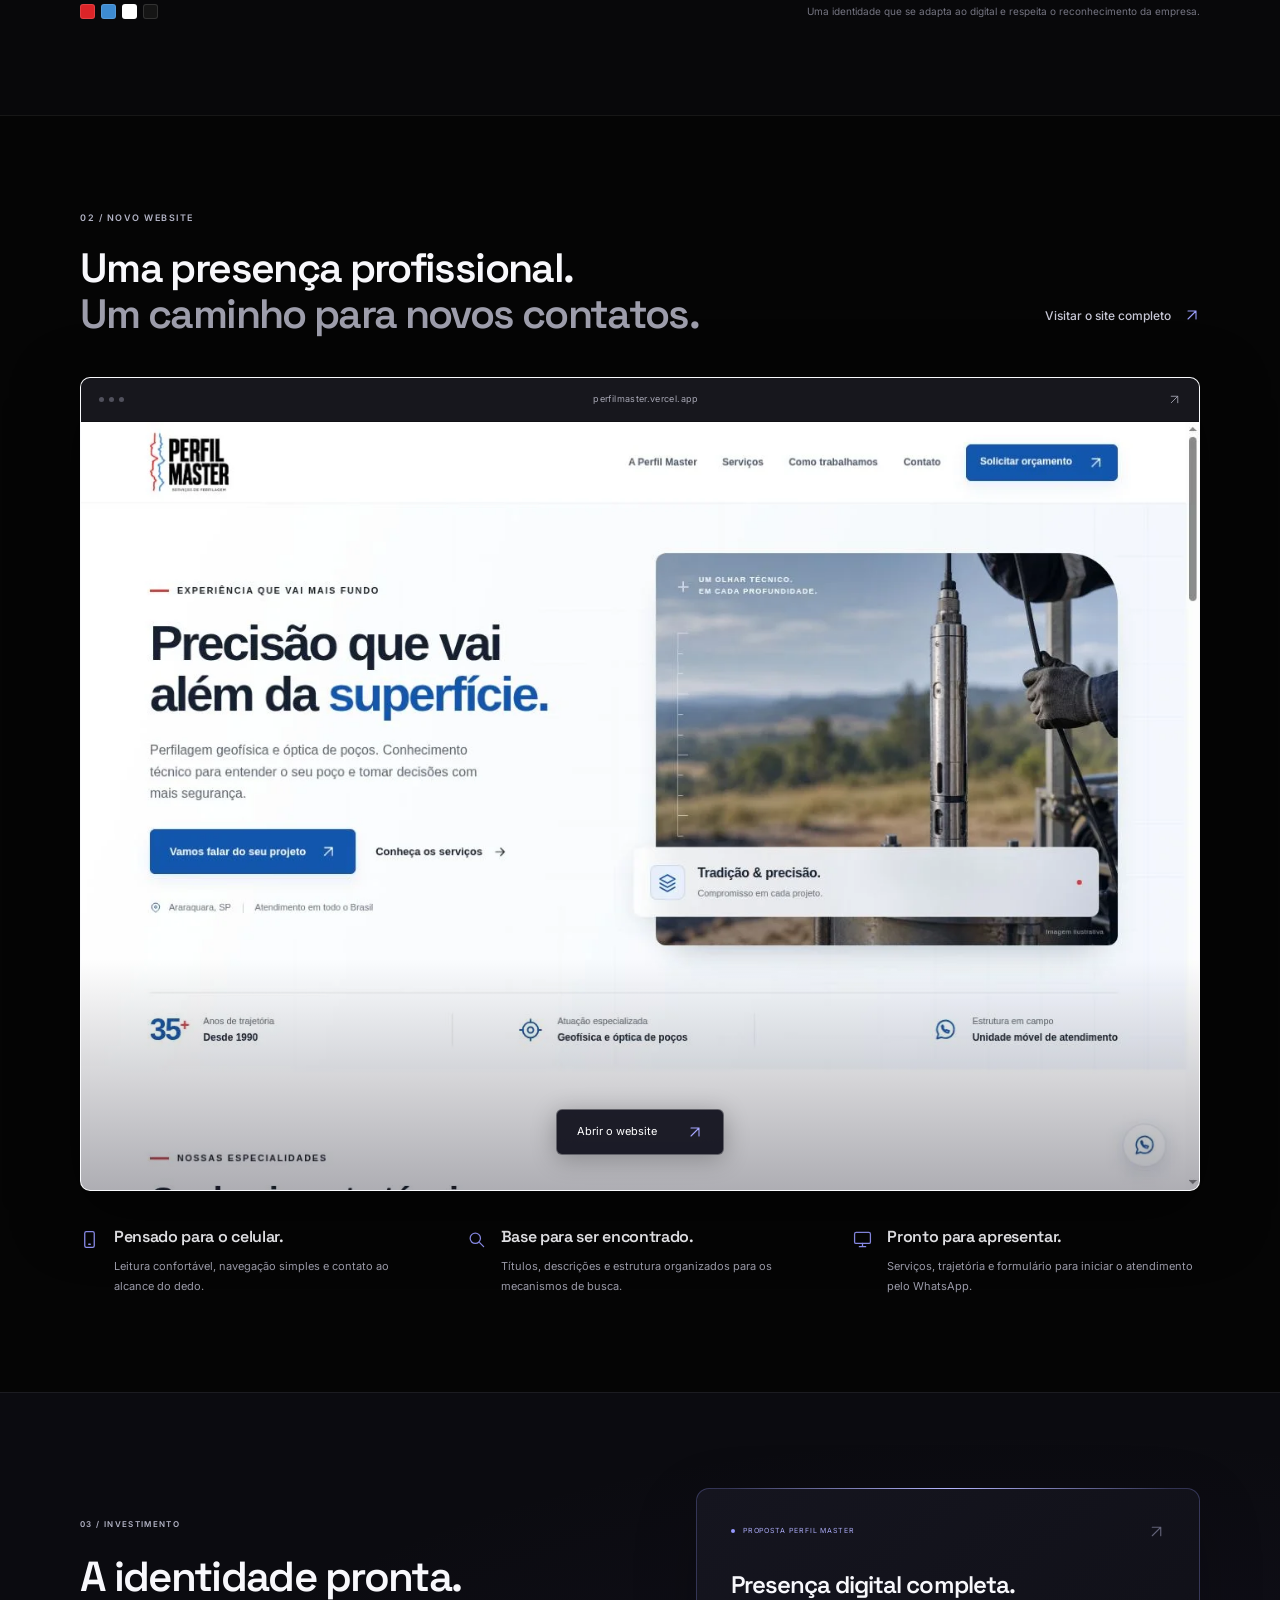
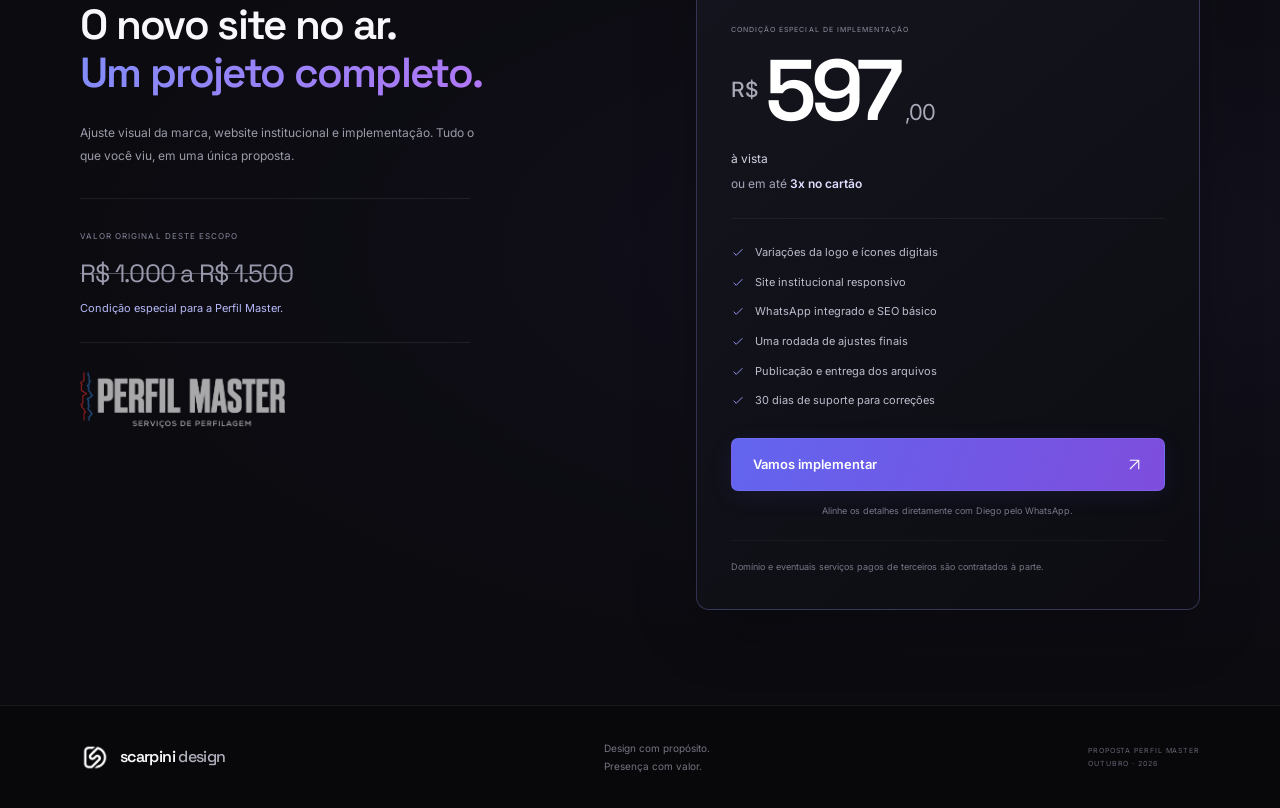
==== commit fcf9ff0a: "Refine Perfil Master proposal, gallery guidance and R$597 offer" ====
--- a/perfilmaster/index.html
+++ b/perfilmaster/index.html
@@ -11,7 +11,7 @@
   <meta property="og:locale" content="pt_BR">
   <meta property="og:title" content="Perfil Master × Scarpini Design — Sua proposta está pronta.">
   <meta property="og:description" content="A força da Perfil Master. Agora, também no digital. Veja a identidade, o novo site e a proposta completa.">
-  <meta property="og:image" content="https://scarpinidesign.vercel.app/perfilmaster/assets/fachada-1280.webp">
+  <meta property="og:image" content="https://scarpinidesign.vercel.app/perfilmaster/assets/icone-azul.webp">
   <meta property="og:url" content="https://scarpinidesign.vercel.app/perfilmaster/">
   <link rel="icon" href="/assets/favicon.png" type="image/png">
   <link rel="preconnect" href="https://fonts.googleapis.com">
@@ -34,32 +34,27 @@
 <header class="proposal-header"><div class="wrap header-row"><a class="scarpini-brand" href="/" aria-label="Site da Scarpini Design"><img src="/assets/logo-white.png" width="38" height="38" alt=""><span>scarpini <span>design</span></span></a><a href="#investimento" class="header-link">Sua proposta <svg><use href="#arrow-up"/></svg></a></div></header>
 <main id="conteudo">
   <section class="hero"><div class="hero-light" aria-hidden="true"></div><div class="wrap hero-grid">
-    <div class="hero-copy"><p class="kicker"><span></span> PROPOSTA COMERCIAL · PERFIL MASTER</p><h1>A força da <br>Perfil Master. <br><span class="gradient">Agora, também <br>no digital.</span></h1><p class="hero-description">Wellington, sua empresa já tem história. <br>A ideia é fazer a apresentação digital estar à altura dela.</p><div class="hero-buttons"><a href="#projeto" class="button">Conhecer a proposta <svg><use href="#arrow"/></svg></a><a href="https://perfilmaster.vercel.app/" target="_blank" rel="noopener noreferrer" class="quiet-link">Abrir o novo site <svg><use href="#arrow-up"/></svg></a></div><div class="hero-meta"><span>IDENTIDADE DIGITAL</span><i></i><span>WEBSITE INSTITUCIONAL</span></div></div>
-    <div class="hero-board"><div class="board-top"><span>UM NOVO CAPÍTULO.</span><span>01 / 03</span></div><div class="board-logo"><img src="/perfilmaster/assets/marca-principal.webp" alt="Nova assinatura principal da Perfil Master, preservando as linhas vermelha e azul" width="495" height="371" fetchpriority="high"></div><div class="board-bottom"><span class="board-pill"><i></i> MESMA ESSÊNCIA. NOVA APRESENTAÇÃO.</span><span class="board-cross">+</span></div><div class="board-floating"><img src="/perfilmaster/assets/marca-assinatura-branca.webp" alt="Perfil Master — Serviços de Perfilagem, versão horizontal branca" width="855" height="236"><span>Preparada para o digital.</span></div></div>
+    <div class="hero-copy"><p class="kicker"><span></span> PROPOSTA COMERCIAL · PERFIL MASTER</p><h1>A força da <br>Perfil Master. <br><span class="gradient">Agora, também <br>no digital.</span></h1><p class="hero-description">Wellington, sua empresa já tem história. <br>A ideia é fazer a apresentação digital estar à altura dela.</p><div class="hero-buttons"><a href="#identidade" class="button">Ver a identidade <svg><use href="#arrow"/></svg></a><a href="https://perfilmaster.vercel.app/" target="_blank" rel="noopener noreferrer" class="quiet-link">Abrir o novo site <svg><use href="#arrow-up"/></svg></a></div><div class="hero-meta"><span>IDENTIDADE DIGITAL</span><i></i><span>WEBSITE INSTITUCIONAL</span></div></div>
+    <div class="hero-board"><div class="board-top"><span>UM NOVO CAPÍTULO.</span><span>IDENTIDADE DIGITAL</span></div><div class="board-logo"><img src="/perfilmaster/assets/marca-principal.webp" alt="Nova assinatura principal da Perfil Master, preservando as linhas vermelha e azul" width="495" height="371" fetchpriority="high"></div><div class="board-bottom"><span class="board-pill"><i></i> MESMA ESSÊNCIA. NOVA APRESENTAÇÃO.</span><span class="board-cross">+</span></div><div class="board-floating"><img src="/perfilmaster/assets/marca-assinatura-branca.webp" alt="Perfil Master — Serviços de Perfilagem, versão horizontal branca" width="855" height="236"><span>Preparada para o digital.</span></div></div>
   </div><div class="wrap chapter-line"><span>PREPARADO PARA A PERFIL MASTER</span><span>SCARPINI DESIGN <span class="muted">/</span> OUTUBRO 2026</span></div></section>
 
-  <section class="section strategy" id="projeto"><div class="wrap"><div class="section-intro"><p class="kicker">01 / A IDEIA</p><h2>A história já existe. <br><span>Vamos dar mais presença a ela.</span></h2><p>Preservar o que torna a Perfil Master reconhecível e organizar como ela se apresenta em cada ponto de contato.</p></div><div class="strategy-grid"><article><span class="number">01</span><h3>A marca, mais clara.</h3><p>Nome em destaque, assinatura bem definida e versões que funcionam em telas pequenas.</p></article><article><span class="number">02</span><h3>Os serviços, bem apresentados.</h3><p>Uma página própria para explicar a atuação, mostrar a empresa e facilitar o pedido de orçamento.</p></article><article><span class="number">03</span><h3>O contato, mais simples.</h3><p>Do primeiro olhar à conversa no WhatsApp, com um caminho direto para o próximo cliente.</p></article></div></div></section>
-
-  <section class="section identity" id="identidade"><div class="wrap"><div class="section-heading"><div><p class="kicker">02 / IDENTIDADE DIGITAL</p><h2>Reconhecível na essência. <br><span>Mais versátil na aplicação.</span></h2></div><p>O vermelho, o azul e os traços característicos continuam. O refinamento melhora a leitura e prepara a marca para diferentes formatos.</p></div>
-    <div class="gallery-shell"><div class="gallery-toolbar"><span class="gallery-label">EXPLORE AS VERSÕES</span><div class="gallery-tabs" role="tablist" aria-label="Variações da identidade"><button id="tab-principal" role="tab" aria-selected="true" aria-controls="panel-principal" tabindex="0">Principal</button><button id="tab-horizontal" role="tab" aria-selected="false" aria-controls="panel-horizontal" tabindex="-1">Horizontal</button><button id="tab-icones" role="tab" aria-selected="false" aria-controls="panel-icones" tabindex="-1">Ícones</button></div></div>
-      <div class="gallery-panel" id="panel-principal" role="tabpanel" aria-labelledby="tab-principal"><figure class="logo-tile tile-light"><span>01 / FUNDOS CLAROS</span><img src="/perfilmaster/assets/marca-principal.webp" alt="Logo principal Perfil Master com letras pretas e traços azul e vermelho" width="495" height="371" loading="lazy"><figcaption>Assinatura principal</figcaption></figure><figure class="logo-tile tile-dark"><span>02 / FUNDOS ESCUROS</span><img src="/perfilmaster/assets/marca-principal-branca.webp" alt="Logo principal Perfil Master com letras brancas e traços azul e vermelho" width="495" height="371" loading="lazy"><figcaption>Versão para fundos escuros</figcaption></figure></div>
+  <section class="section identity" id="identidade"><div class="wrap"><div class="section-heading"><div><p class="kicker">01 / IDENTIDADE DIGITAL</p><h2>Reconhecível na essência. <br><span>Mais versátil na aplicação.</span></h2></div><div class="identity-context"><div class="brand-icons-pair" aria-hidden="true"><img src="/perfilmaster/assets/icone-azul.webp" alt="" width="450" height="450"><img src="/perfilmaster/assets/icone-vermelho.webp" alt="" width="450" height="450"></div><p>As mesmas cores e os traços da Perfil Master, com mais clareza para usar no digital.</p></div></div>
+    <div class="gallery-shell"><div class="gallery-toolbar"><div class="gallery-guide"><span class="gallery-label">ESCOLHA O FORMATO DA MARCA</span><p>Toque nos botões abaixo para ver cada versão.</p></div><div class="gallery-tabs" role="tablist" aria-label="Variações da identidade"><button id="tab-principal" role="tab" aria-selected="true" aria-controls="panel-principal" tabindex="0">Principal</button><button id="tab-horizontal" role="tab" aria-selected="false" aria-controls="panel-horizontal" tabindex="-1">Horizontal</button><button id="tab-icones" role="tab" aria-selected="false" aria-controls="panel-icones" tabindex="-1">Ícones</button></div></div>
+      <p class="gallery-status" aria-live="polite"><span></span><strong id="gallery-current">Logo principal</strong><span id="gallery-description">2 versões: fundo claro e fundo escuro.</span></p><div class="gallery-panel" id="panel-principal" role="tabpanel" aria-labelledby="tab-principal"><figure class="logo-tile tile-light"><span>01 / FUNDOS CLAROS</span><img src="/perfilmaster/assets/marca-principal.webp" alt="Logo principal Perfil Master com letras pretas e traços azul e vermelho" width="495" height="371" loading="lazy"><figcaption>Assinatura principal</figcaption></figure><figure class="logo-tile tile-dark"><span>02 / FUNDOS ESCUROS</span><img src="/perfilmaster/assets/marca-principal-branca.webp" alt="Logo principal Perfil Master com letras brancas e traços azul e vermelho" width="495" height="371" loading="lazy"><figcaption>Versão para fundos escuros</figcaption></figure></div>
       <div class="gallery-panel" id="panel-horizontal" role="tabpanel" aria-labelledby="tab-horizontal" hidden><figure class="logo-tile tile-light horizontal-tile"><span>03 / FORMATO HORIZONTAL</span><img src="/perfilmaster/assets/marca-horizontal.webp" alt="Logo horizontal Perfil Master com texto preto" width="855" height="236" loading="lazy"><figcaption>Para cabeçalhos e materiais digitais</figcaption></figure><figure class="logo-tile tile-dark horizontal-tile"><span>04 / FORMATO HORIZONTAL BRANCO</span><img src="/perfilmaster/assets/marca-horizontal-branca.webp" alt="Logo horizontal Perfil Master com texto branco" width="855" height="236" loading="lazy"><figcaption>Para rodapés e fundos escuros</figcaption></figure></div>
       <div class="gallery-panel" id="panel-icones" role="tabpanel" aria-labelledby="tab-icones" hidden><figure class="logo-tile icon-tile"><span>05 / VERSÃO AZUL</span><img src="/perfilmaster/assets/icone-azul.webp" alt="Ícone Perfil Master branco em fundo azul" width="450" height="450" loading="lazy"><figcaption>Presença consistente nos perfis</figcaption></figure><figure class="logo-tile icon-tile"><span>06 / VERSÃO VERMELHA</span><img src="/perfilmaster/assets/icone-vermelho.webp" alt="Ícone Perfil Master branco em fundo vermelho" width="450" height="450" loading="lazy"><figcaption>Uma alternativa na mesma identidade</figcaption></figure></div>
     </div><div class="identity-footnote"><span><i class="swatch red"></i><i class="swatch blue"></i><i class="swatch white"></i><i class="swatch black"></i></span><p>Uma identidade que se adapta ao digital e respeita o reconhecimento da empresa.</p></div>
   </div></section>
 
-  <section class="facade-section"><div class="wrap"><div class="facade-heading"><p class="kicker">A MESMA MARCA, EM CADA CONTATO.</p><h2>Da fachada <br><span>à primeira impressão online.</span></h2><p>Coerência visual para reconhecer a Perfil Master no endereço, no celular e no site.</p></div><figure class="facade-frame"><picture><source media="(max-width:640px)" srcset="/perfilmaster/assets/fachada-720.webp"><img src="/perfilmaster/assets/fachada-1280.webp" width="1280" height="965" alt="Aplicação da identidade visual da Perfil Master na fachada fornecida para a proposta" loading="lazy" decoding="async"></picture><figcaption><span>PERFIL MASTER</span><span>ARARAQUARA · SP <svg><use href="#arrow-up"/></svg></span></figcaption></figure></div></section>
-
-  <section class="section website" id="website"><div class="wrap"><div class="section-heading"><div><p class="kicker">03 / NOVO WEBSITE</p><h2>Uma presença profissional. <br><span>Um caminho para novos contatos.</span></h2></div><a href="https://perfilmaster.vercel.app/" target="_blank" rel="noopener noreferrer" class="quiet-link">Visitar o site completo <svg><use href="#arrow-up"/></svg></a></div>
+  <section class="section website" id="website"><div class="wrap"><div class="section-heading"><div><p class="kicker">02 / NOVO WEBSITE</p><h2>Uma presença profissional. <br><span>Um caminho para novos contatos.</span></h2></div><a href="https://perfilmaster.vercel.app/" target="_blank" rel="noopener noreferrer" class="quiet-link">Visitar o site completo <svg><use href="#arrow-up"/></svg></a></div>
     <a class="website-preview" href="https://perfilmaster.vercel.app/" target="_blank" rel="noopener noreferrer" aria-label="Abrir o novo site da Perfil Master em uma nova aba"><div class="browser-bar"><span class="browser-dots"><i></i><i></i><i></i></span><span>perfilmaster.vercel.app</span><svg><use href="#arrow-up"/></svg></div><img src="/perfilmaster/assets/website-preview.webp" width="1348" height="926" alt="Prévia real do novo website institucional da Perfil Master" loading="lazy" decoding="async"><span class="preview-overlay"><span>Abrir o website <svg><use href="#arrow-up"/></svg></span></span></a>
-    <div class="website-benefits"><article><svg><use href="#phone"/></svg><div><h3>Pensado para o celular.</h3><p>Leitura confortável, navegação simples e contato ao alcance do dedo.</p></div></article><article><svg><use href="#search"/></svg><div><h3>Base para ser encontrado.</h3><p>Títulos, descrições e estrutura organizados para os mecanismos de busca.</p></div></article><article><svg><use href="#screen"/></svg><div><h3>Pronto para apresentar.</h3><p>Serviços, trajetória, fachada e formulário que prepara a conversa no WhatsApp.</p></div></article></div>
+    <div class="website-benefits"><article><svg><use href="#phone"/></svg><div><h3>Pensado para o celular.</h3><p>Leitura confortável, navegação simples e contato ao alcance do dedo.</p></div></article><article><svg><use href="#search"/></svg><div><h3>Base para ser encontrado.</h3><p>Títulos, descrições e estrutura organizados para os mecanismos de busca.</p></div></article><article><svg><use href="#screen"/></svg><div><h3>Pronto para apresentar.</h3><p>Serviços, trajetória e formulário para iniciar o atendimento pelo WhatsApp.</p></div></article></div>
   </div></section>
 
-  <section class="section investment" id="investimento"><div class="investment-glow" aria-hidden="true"></div><div class="wrap investment-grid"><div class="investment-copy"><p class="kicker">UM PROJETO. DUAS ENTREGAS QUE SE COMPLETAM.</p><h2>A marca preparada. <br>O site no ar. <br><span class="gradient">A Perfil Master <br>mais bem apresentada.</span></h2><p>O valor reúne o ajuste da identidade para o digital e a implementação do website apresentado. Tudo conversa entre si, da assinatura da marca ao pedido de orçamento.</p><div class="value-stack"><div><span>01</span><p>Identidade visual digital<strong>Versões da marca e ícones organizados para uso.</strong></p><svg><use href="#check"/></svg></div><div><span>02</span><p>Website institucional<strong>Design próprio, serviços e captação pelo WhatsApp.</strong></p><svg><use href="#check"/></svg></div><div><span>03</span><p>Implementação e entrega<strong>Ajustes finais, publicação e arquivos organizados.</strong></p><svg><use href="#check"/></svg></div></div></div>
-    <div class="price-card"><div class="price-card-top"><span class="proposal-badge"><i></i> PROPOSTA PERFIL MASTER</span><svg><use href="#arrow-up"/></svg></div><h3>Presença digital completa.</h3><p class="price-label">INVESTIMENTO ÚNICO DE IMPLEMENTAÇÃO</p><div class="price"><span>R$</span><strong>497</strong><span>,00</span></div><p class="price-caption">Ajuste da marca + novo website.</p><div class="price-divider"></div><ul class="included-list"><li><svg><use href="#check"/></svg>Variações da logo e ícones digitais</li><li><svg><use href="#check"/></svg>Site institucional responsivo</li><li><svg><use href="#check"/></svg>Botões e formulário para WhatsApp</li><li><svg><use href="#check"/></svg>SEO básico e imagens otimizadas</li><li><svg><use href="#check"/></svg>Uma rodada de ajustes finais</li><li><svg><use href="#check"/></svg>Publicação e entrega dos arquivos</li><li><svg><use href="#check"/></svg>30 dias de suporte para correções</li></ul><a class="button button-close" data-close href="https://wa.me/5516997275510?text=Ol%C3%A1%2C%20Diego!%20Vi%20a%20proposta%20da%20Perfil%20Master%20e%20quero%20seguir%20com%20o%20pacote%20de%20identidade%20digital%20%2B%20website%20por%20R%24%20497%2C00.%20Podemos%20alinhar%20a%20implementa%C3%A7%C3%A3o%3F" target="_blank" rel="noopener noreferrer">Vamos implementar <svg><use href="#arrow-up"/></svg></a><p class="close-note">Converse diretamente com Diego pelo WhatsApp.</p><p class="third-party-note">Sem mensalidade de criação. Registro e renovação de domínio, serviços pagos de hospedagem e outras contratações de terceiros ficam à parte, se necessários.</p></div>
+  <section class="section investment" id="investimento"><div class="investment-glow" aria-hidden="true"></div><div class="wrap investment-grid"><div class="investment-copy"><p class="kicker">03 / INVESTIMENTO</p><h2>A identidade pronta. <br>O novo site no ar. <br><span class="gradient">Um projeto completo.</span></h2><p>Ajuste visual da marca, website institucional e implementação. Tudo o que você viu, em uma única proposta.</p><div class="value-anchor"><span>VALOR ORIGINAL DESTE ESCOPO</span><p><s>R$ 1.000 a R$ 1.500</s></p><small>Condição especial para a Perfil Master.</small></div><div class="offer-signature"><img src="/perfilmaster/assets/marca-horizontal-branca.webp" width="855" height="236" alt="Perfil Master — Serviços de Perfilagem" loading="lazy"></div></div>
+    <div class="price-card"><div class="price-card-top"><span class="proposal-badge"><i></i> PROPOSTA PERFIL MASTER</span><svg><use href="#arrow-up"/></svg></div><h3>Presença digital completa.</h3><p class="price-label">CONDIÇÃO ESPECIAL DE IMPLEMENTAÇÃO</p><div class="price"><span>R$</span><strong>597</strong><span>,00</span></div><p class="price-caption">à vista <span>ou em até <strong>3x no cartão</strong></span></p><div class="price-divider"></div><ul class="included-list"><li><svg><use href="#check"/></svg>Variações da logo e ícones digitais</li><li><svg><use href="#check"/></svg>Site institucional responsivo</li><li><svg><use href="#check"/></svg>WhatsApp integrado e SEO básico</li><li><svg><use href="#check"/></svg>Uma rodada de ajustes finais</li><li><svg><use href="#check"/></svg>Publicação e entrega dos arquivos</li><li><svg><use href="#check"/></svg>30 dias de suporte para correções</li></ul><a class="button button-close" data-close href="https://wa.me/5516997275510?text=Ol%C3%A1%2C%20Diego%21%20Vi%20a%20proposta%20da%20Perfil%20Master%20de%20R%24%20597%20%C3%A0%20vista%20ou%20em%20at%C3%A9%203x%20no%20cart%C3%A3o%20e%20quero%20alinhar%20a%20implementa%C3%A7%C3%A3o%20do%20ajuste%20visual%20e%20do%20website." target="_blank" rel="noopener noreferrer">Vamos implementar <svg><use href="#arrow-up"/></svg></a><p class="close-note">Alinhe os detalhes diretamente com Diego pelo WhatsApp.</p><p class="third-party-note">Domínio e eventuais serviços pagos de terceiros são contratados à parte.</p></div>
   </div></section>
 
-  <section class="section closing"><div class="wrap closing-grid"><div><p class="kicker">PARA SEGUIR</p><h2>Você aprova a direção. <br><span>A gente cuida dos próximos passos.</span></h2></div><div class="next-steps"><div><span>01</span><p>Alinhamos a aprovação, o pagamento e os dados finais.</p></div><div><span>02</span><p>Aplicamos a rodada de ajustes e validamos o conteúdo.</p></div><div><span>03</span><p>Publicamos a versão final e entregamos os arquivos da marca.</p></div></div></div><div class="wrap faq"><details><summary>O que acontece com a identidade que já uso?<span>+</span></summary><p>O refinamento preserva o nome, as cores e os traços da Perfil Master. As novas versões podem ser adotadas no digital e conviver com os materiais físicos atuais, sem exigir a troca imediata da plotagem da van ou da fachada.</p></details><details><summary>O site já está disponível para ver?<span>+</span></summary><p>Sim. A prévia está publicada e pode ser aberta pelo botão “Visitar o site completo”. A implementação inclui a validação dos dados, uma rodada de ajustes e a entrega da versão final.</p></details><details><summary>O site vai trazer clientes pelo Google?<span>+</span></summary><p>O site cria uma base profissional para ser encontrado e receber contatos. A estrutura inclui SEO básico; o posicionamento e a geração de clientes dependem de fatores como concorrência, conteúdo e presença local.</p></details></div></section>
 </main>
 <footer class="proposal-footer"><div class="wrap footer-row"><a class="scarpini-brand" href="/" aria-label="Scarpini Design"><img src="/assets/logo-white.png" width="32" height="32" alt=""><span>scarpini <span>design</span></span></a><p>Design com propósito. <br>Presença com valor.</p><span>PROPOSTA PERFIL MASTER <br>OUTUBRO · 2026</span></div></footer>
 <div class="bottom-action" id="bottom-action"><div><strong>Perfil Master</strong><span>Identidade digital + website</span></div><a href="#investimento">Ver investimento <svg><use href="#arrow-up"/></svg></a></div>
--- a/perfilmaster/proposta.css
+++ b/perfilmaster/proposta.css
@@ -1,5 +1,6 @@
-:root{--bg:#050505;--surface:#0c0c0f;--card:#101014;--text:#f8f8fc;--muted:#9b9ba9;--accent:#6366f1;--accent-light:#a5a7ff;--purple:#a855f7;--border:#ffffff12;--gradient:linear-gradient(120deg,#818cf8,#b177f6);--body:Inter,-apple-system,BlinkMacSystemFont,"Segoe UI",sans-serif;--heading:"Space Grotesk",Inter,sans-serif}*{box-sizing:border-box}html{scroll-behavior:smooth;scroll-padding-top:90px;-webkit-text-size-adjust:100%}body{margin:0;background:var(--bg);color:var(--text);font-family:var(--body);line-height:1.6;font-size:14px;-webkit-font-smoothing:antialiased}h1,h2,h3,p,figure{margin:0}h1,h2,h3{font-family:var(--heading);line-height:1.13;letter-spacing:-.04em;font-weight:600}h2{font-size:clamp(28px,3.3vw,41px)}h2>span:not(.gradient){color:#9d9dab}p{color:var(--muted)}a{color:inherit;text-decoration:none}img{display:block;max-width:100%;height:auto}button,a{touch-action:manipulation;-webkit-tap-highlight-color:transparent}button{font:inherit;cursor:pointer}button:focus-visible,a:focus-visible,summary:focus-visible{outline:2px solid var(--accent-light);outline-offset:5px}svg{width:20px;height:20px;fill:none;stroke:currentColor;stroke-width:1.6;stroke-linecap:round;stroke-linejoin:round;flex-shrink:0}.svg-defs{position:absolute;width:0;height:0;overflow:hidden}.wrap{width:min(1120px,calc(100% - 80px));margin-inline:auto}.section{padding:95px 0}.gradient{background:var(--gradient);background-clip:text;-webkit-background-clip:text;color:transparent;-webkit-text-fill-color:transparent}.muted{color:#54545f}.kicker{font-size:9px;font-weight:600;letter-spacing:.17em;color:#b3b4c6;display:flex;align-items:center;gap:9px;margin-bottom:23px}.kicker>span{width:5px;height:5px;border-radius:50%;background:#9093ff;box-shadow:0 0 15px #8588ff80}.button{display:inline-flex;align-items:center;justify-content:center;gap:27px;border:1px solid #9192ff38;border-radius:7px;padding:16px 21px;background:linear-gradient(110deg,#6265ef,#7e4ddd);color:#fff;font-size:12px;font-weight:600;line-height:1.5;min-height:51px;box-shadow:0 5px 24px #6366f119;transition:transform .2s,box-shadow .2s}.button:hover{transform:translateY(-2px);box-shadow:0 6px 30px #6366f13a}.button svg{width:17px;height:17px}.quiet-link{display:inline-flex;align-items:center;gap:13px;font-size:12px;font-weight:500;color:#c7c7d6;min-height:44px}.quiet-link svg{width:16px;height:16px;color:#9c9ffb;transition:transform .2s}.quiet-link:hover{color:white}.quiet-link:hover svg{transform:translate(2px,-2px)}.skip{position:fixed;z-index:90;top:-90px;left:15px;padding:12px 18px;background:var(--accent);color:white}.skip:focus{top:15px}.proposal-header{position:sticky;top:0;z-index:30;background:#050505e8;backdrop-filter:blur(15px);-webkit-backdrop-filter:blur(15px);border-bottom:1px solid var(--border)}.header-row{height:80px;display:flex;align-items:center;justify-content:space-between;gap:24px}.scarpini-brand{display:inline-flex;align-items:center;gap:11px}.scarpini-brand img{width:34px;height:34px;object-fit:contain}.scarpini-brand>span{font-family:var(--heading);font-size:18px;font-weight:600;letter-spacing:-.04em}.scarpini-brand>span>span{color:#b0b0bc;font-weight:500}.header-link{display:flex;align-items:center;gap:15px;font-size:11px;color:#b0b0be;padding:10px 0}.header-link svg{width:15px;height:15px;color:#a4a5ff}.hero{position:relative;isolation:isolate;overflow:hidden}.hero-light{position:absolute;inset:0;z-index:-1;background:radial-gradient(ellipse at 73% 45%,#5c40a51f,transparent 60%),linear-gradient(0deg,#0d0b10,transparent 50%)}.hero-grid{display:grid;grid-template-columns:1.07fr 1fr;align-items:center;gap:75px;padding-top:75px;padding-bottom:92px}.hero h1{font-size:clamp(42px,4.8vw,61px);line-height:1.08;letter-spacing:-.048em;margin-bottom:25px}.hero-description{font-size:14px;line-height:1.85;color:#a4a4b2;max-width:450px}.hero-buttons{display:flex;align-items:center;flex-wrap:wrap;gap:23px;margin-top:30px}.hero-meta{display:flex;align-items:center;gap:12px;font-size:8px;letter-spacing:.13em;color:#696978;margin-top:32px}.hero-meta i{width:3px;height:3px;border-radius:50%;background:#62626e}.hero-board{background:#ececf0;border:1px solid #fff;border-radius:12px;position:relative;isolation:isolate;box-shadow:0 25px 100px #0006;color:#181821;padding:23px 27px 29px;transform:rotate(1.4deg);margin-bottom:20px}.board-top{display:flex;justify-content:space-between;gap:20px;color:#74747f;font-size:7px;letter-spacing:.16em}.board-logo{display:flex;justify-content:center;padding:42px 20px 48px}.board-logo img{width:282px;height:auto}.board-bottom{display:flex;justify-content:space-between;align-items:center;gap:15px;border-top:1px solid #16162112;padding-top:18px}.board-pill{font-size:6px;font-weight:600;letter-spacing:.12em;display:flex;align-items:center;gap:7px}.board-pill i{width:4px;height:4px;border-radius:50%;background:var(--accent)}.board-cross{font-size:18px;line-height:1;color:#999}.board-floating{position:absolute;bottom:-38px;left:29px;right:-19px;border:1px solid #ffffff1c;background:linear-gradient(120deg,#171722f5,#11111aef);backdrop-filter:blur(14px);-webkit-backdrop-filter:blur(14px);padding:23px 24px;border-radius:9px;transform:rotate(-3deg);display:flex;align-items:center;justify-content:space-between;gap:24px;box-shadow:0 20px 40px #0006}.board-floating img{width:190px}.board-floating>span{color:#9999aa;max-width:85px;font-size:8px;line-height:1.7}.chapter-line{display:flex;justify-content:space-between;align-items:center;border-top:1px solid #ffffff0d;padding-top:22px;padding-bottom:22px;gap:25px;color:#71717f;font-size:8px;letter-spacing:.13em}.chapter-line>span:last-child{font-size:7px}.section-intro{max-width:690px}.section-intro h2{margin-bottom:24px}.section-intro>p:last-child{max-width:550px;font-size:14px;line-height:1.85}.strategy{border-bottom:1px solid var(--border)}.strategy-grid{display:grid;grid-template-columns:repeat(3,1fr);gap:50px;margin-top:48px}.number{font-family:var(--heading);font-size:11px;color:#989bff;display:block;margin-bottom:20px}.strategy-grid h3{font-size:20px;letter-spacing:-.03em;margin-bottom:14px}.strategy-grid p{font-size:12px;line-height:1.85;max-width:300px}.section-heading{display:flex;align-items:flex-end;justify-content:space-between;gap:45px;margin-bottom:37px}.section-heading>p{max-width:335px;font-size:12px;line-height:1.9;padding-bottom:3px}.section-heading .kicker{margin-bottom:19px}.identity{background:#08080a}.gallery-shell{border:1px solid #ffffff10;border-radius:11px;overflow:hidden;background:#0b0b10}.gallery-toolbar{display:flex;align-items:center;justify-content:space-between;gap:24px;padding:20px 24px;border-bottom:1px solid #ffffff10}.gallery-label{font-size:8px;letter-spacing:.16em;color:#757584}.gallery-tabs{display:flex;gap:5px;padding:4px;border:1px solid #ffffff0d;border-radius:7px;background:#050507}.gallery-tabs button{border:0;border-radius:4px;background:none;color:#858594;font-size:10px;padding:8px 14px;line-height:1.5;min-height:33px;transition:background .2s,color .2s}.gallery-tabs button[aria-selected='true']{color:#e5e6ff;background:#6366f122;box-shadow:inset 0 0 0 1px #6366f135}.gallery-tabs button:hover{color:white}.gallery-panel{display:grid;grid-template-columns:1fr 1fr;gap:1px;background:#ffffff0e}.gallery-panel[hidden]{display:none}.logo-tile{padding:26px 30px;min-height:365px;display:flex;align-items:center;flex-direction:column;justify-content:space-between;position:relative;overflow:hidden}.logo-tile>span{align-self:flex-start;font-size:7px;letter-spacing:.13em;opacity:.5}.logo-tile>img{width:225px;height:auto;margin:33px 0 29px;object-fit:contain}.logo-tile figcaption{font-size:10px;opacity:.6;align-self:flex-start}.tile-light{background:#eeeef2;color:#15151e}.tile-dark{background:radial-gradient(ellipse at 70% 70%,#252735,#111117);color:#eeeef4}.horizontal-tile img{width:min(380px,100%);margin:60px 0}.icon-tile{background:#111116;color:#efeff7}.icon-tile>img{width:215px;margin:20px 0 18px;border-radius:9px;box-shadow:0 15px 40px #0003}.identity-footnote{display:flex;align-items:center;gap:18px;justify-content:space-between;margin-top:23px}.identity-footnote>span{display:flex;gap:6px}.swatch{display:block;width:15px;height:15px;border:1px solid #ffffff20;border-radius:3px}.swatch.red{background:#dc2428}.swatch.blue{background:#3d8bd2}.swatch.white{background:#fff}.swatch.black{background:#151515}.identity-footnote p{font-size:10px;color:#747481;line-height:1.8}.facade-section{padding:15px 0 95px;background:#08080a}.facade-heading{display:grid;grid-template-columns:1.3fr 1fr;column-gap:70px;align-items:end;margin-bottom:32px}.facade-heading .kicker{grid-column:1/-1;margin-bottom:20px}.facade-heading h2{font-size:33px}.facade-heading>p:last-child{font-size:12px;line-height:1.85;max-width:320px}.facade-frame{border-radius:11px;overflow:hidden;border:1px solid #ffffff12;position:relative;isolation:isolate;aspect-ratio:2/1;background:#1b1b23}.facade-frame picture,.facade-frame img{width:100%;height:100%;display:block;object-fit:cover;object-position:center 54%}.facade-frame:after{content:"";position:absolute;inset:0;background:linear-gradient(0deg,#090910c9,transparent 45%);z-index:1;pointer-events:none}.facade-frame figcaption{position:absolute;left:30px;right:30px;bottom:25px;z-index:2;display:flex;align-items:center;justify-content:space-between;font-size:9px;letter-spacing:.13em;color:#f1f1f7}.facade-frame figcaption>span:last-child{display:flex;align-items:center;gap:15px;font-size:8px;color:#dddde7}.facade-frame figcaption svg{width:15px;height:15px}.website{border-top:1px solid var(--border)}.website .section-heading{margin-bottom:40px}.website .section-heading .quiet-link{white-space:nowrap}.website-preview{display:block;border:1px solid #ffffff22;border-radius:10px;overflow:hidden;position:relative;box-shadow:0 20px 65px #0008;background:#f8f9fc}.browser-bar{display:flex;align-items:center;justify-content:space-between;padding:14px 18px;background:#17171d;color:#a6a6b3;gap:25px;border-bottom:1px solid #0004}.browser-bar>span:nth-child(2){font-size:9px;letter-spacing:.04em}.browser-bar>svg{width:13px;height:13px}.browser-dots{display:flex;gap:5px}.browser-dots i{height:5px;width:5px;border-radius:50%;background:#51515d}.website-preview>img{display:block;width:100%;height:auto}.preview-overlay{position:absolute;inset:42px 0 0;display:flex;align-items:flex-end;justify-content:center;padding:35px;background:linear-gradient(0deg,#0c0b1c55,transparent 30%);transition:background .2s}.preview-overlay>span{display:flex;align-items:center;gap:30px;border:1px solid #ffffff50;border-radius:6px;background:#0b0b18e8;backdrop-filter:blur(10px);padding:13px 20px;color:#fff;font-size:11px;box-shadow:0 4px 25px #0004}.preview-overlay svg{width:16px;height:16px;color:#a6a6ff}.website-preview:hover .preview-overlay>span{background:#6366f1}.website-preview:hover .preview-overlay svg{color:#fff}.website-benefits{display:grid;grid-template-columns:repeat(3,1fr);gap:40px;margin-top:37px}.website-benefits>article{display:flex;gap:15px;align-items:flex-start}.website-benefits>article>svg{color:#9395f8;width:19px;height:19px;margin-top:2px}.website-benefits h3{font-size:16px;letter-spacing:-.02em;margin-bottom:10px}.website-benefits p{font-size:11px;line-height:1.85}.investment{position:relative;isolation:isolate;overflow:hidden;border-top:1px solid var(--border);background:#0b0b10}.investment-glow{position:absolute;inset:0;z-index:-1;background:radial-gradient(ellipse at 80% 50%,#6651b516,transparent 65%)}.investment-grid{display:grid;grid-template-columns:1fr .95fr;gap:85px;align-items:start}.investment-copy{padding-top:30px}.investment-copy .kicker{font-size:8px}.investment-copy h2{font-size:43px;line-height:1.14;margin-bottom:25px}.investment-copy>p:not(.kicker){font-size:12px;max-width:400px;line-height:1.9}.value-stack{margin-top:33px;max-width:415px}.value-stack>div{display:flex;align-items:flex-start;gap:17px;padding:19px 0;border-top:1px solid #ffffff0c}.value-stack>div>span{font-size:9px;color:#727284;margin-top:2px}.value-stack p{font-size:12px;font-weight:500;color:#dddde7;flex:1}.value-stack strong{display:block;font-weight:400;color:#787889;font-size:10px;line-height:1.8;margin-top:5px}.value-stack svg{width:15px;height:15px;color:#9094ff;margin-top:3px}.price-card{padding:34px;border-radius:13px;border:1px solid #979aff44;background:linear-gradient(140deg,#15151f,#0c0c12);box-shadow:0 20px 65px #0003;position:relative;isolation:isolate}.price-card:before{position:absolute;content:"";height:1px;left:30px;right:30px;top:-1px;background:linear-gradient(90deg,transparent,#b5b6ff,transparent)}.price-card-top{display:flex;align-items:center;justify-content:space-between;margin-bottom:31px;gap:20px}.proposal-badge{font-size:7px;letter-spacing:.13em;color:#aaaaf5;display:flex;align-items:center;gap:8px}.proposal-badge i{width:4px;height:4px;background:#9699ff;border-radius:50%}.price-card-top>svg{width:17px;height:17px;color:#626277}.price-card h3{font-size:24px;margin-bottom:26px}.price-label{font-size:7px;letter-spacing:.15em;color:#8e8e9e;margin-bottom:12px}.price{display:flex;align-items:baseline;gap:7px;color:#fff;line-height:1}.price>span:first-child{font-size:21px;font-weight:500;align-self:center;color:#a8a8b7}.price>strong{font-family:var(--heading);font-size:86px;line-height:1;letter-spacing:-.07em;font-weight:600}.price>span:last-child{font-size:22px;letter-spacing:-.05em;color:#a8a8b7}.price-caption{font-size:11px;color:#9292a4;margin-top:12px}.price-divider{height:1px;background:#ffffff0e;margin:25px 0}.included-list{list-style:none;margin:0 0 28px;padding:0;display:grid;gap:12px}.included-list li{display:flex;align-items:flex-start;gap:10px;color:#bdbdcd;font-size:11px;line-height:1.6}.included-list svg{width:14px;height:14px;color:#9b9fff;margin-top:2px}.button-close{width:100%;justify-content:space-between;font-size:13px}.close-note{text-align:center;font-size:9px;color:#77778a;margin-top:13px}.third-party-note{font-size:9px;line-height:1.85;border-top:1px solid #ffffff0b;padding-top:18px;margin-top:21px;color:#777786}.closing-grid{display:grid;grid-template-columns:1fr .95fr;gap:85px;align-items:start}.closing-grid h2{font-size:32px}.next-steps{padding-top:3px}.next-steps>div{display:flex;align-items:flex-start;gap:18px;padding:0 0 23px}.next-steps>div>span{font-family:var(--heading);font-size:10px;color:#9295f4;padding-top:2px}.next-steps p{font-size:12px;color:#9999aa;max-width:340px;line-height:1.8}.faq{margin-top:37px}.faq details{border-top:1px solid #ffffff10}.faq details:last-child{border-bottom:1px solid #ffffff10}.faq summary{display:flex;align-items:center;justify-content:space-between;gap:25px;padding:21px 0;list-style:none;cursor:pointer;color:#b7b7c6;font-size:12px}.faq summary::-webkit-details-marker{display:none}.faq summary>span{font-size:20px;color:#8385cf;line-height:1;font-weight:400;transition:transform .2s}.faq details[open] summary>span{transform:rotate(45deg)}.faq details>p{font-size:12px;line-height:1.9;max-width:830px;padding-bottom:22px;color:#878797}.proposal-footer{padding:33px 0;background:#08080b;border-top:1px solid var(--border)}.footer-row{display:flex;align-items:center;justify-content:space-between;gap:40px}.footer-row .scarpini-brand img{width:29px;height:29px}.footer-row .scarpini-brand>span{font-size:16px}.footer-row>p{font-size:10px;line-height:1.8;color:#747482}.footer-row>span{font-size:7px;letter-spacing:.13em;line-height:1.9;color:#646473}.bottom-action{display:none}
-@media(max-width:1050px){.wrap{width:calc(100% - 56px)}.hero-grid{gap:45px}.hero h1{font-size:52px}.hero-board{padding:20px}.board-logo{padding:38px 20px}.board-floating{left:15px;right:-7px;padding:19px}.board-floating img{width:165px}.strategy-grid{gap:30px}.investment-grid,.closing-grid{gap:50px}.price-card{padding:28px}.investment-copy h2{font-size:38px}.section-heading{gap:35px}.section-heading>p{max-width:280px}.website-benefits{gap:25px}}
-@media(max-width:800px){.wrap{width:calc(100% - 44px)}.hero-grid{gap:35px;padding-top:58px;padding-bottom:80px}.hero h1{font-size:44px}.hero .kicker{font-size:7px}.hero-description{font-size:12px}.hero-buttons{gap:18px}.hero-buttons .button{font-size:11px;padding:14px 16px;gap:20px}.hero-meta{font-size:6px;gap:9px}.board-logo{padding:42px 15px}.board-logo img{width:205px}.board-top{font-size:6px}.board-pill{font-size:5px;letter-spacing:.06em}.board-floating{padding:17px}.board-floating img{width:135px}.board-floating>span{font-size:6px}.section{padding:75px 0}.strategy-grid{gap:22px}.strategy-grid h3{font-size:18px}.strategy-grid p{font-size:11px}.section-heading>p{font-size:11px;max-width:250px}.logo-tile{min-height:315px;padding:22px}.logo-tile>img{width:190px}.horizontal-tile>img{width:100%}.icon-tile>img{width:180px}.facade-heading{gap:25px}.facade-heading h2{font-size:29px}.facade-heading>p:last-child{font-size:11px}.investment-grid,.closing-grid{gap:32px}.investment-copy h2{font-size:34px}.investment-copy .kicker{font-size:6px}.price-card{padding:25px}.price-card h3{font-size:21px}.price>strong{font-size:75px}.price-label{font-size:6px}.included-list li{font-size:10px}.website-benefits{gap:20px}.website-benefits h3{font-size:14px}.website-benefits p{font-size:10px}.closing-grid h2{font-size:29px}}
-@media(max-width:640px){html{scroll-padding-top:83px}.wrap{width:calc(100% - 40px)}body{padding-bottom:80px}.header-row{height:73px;gap:20px}.scarpini-brand img{width:29px;height:29px}.scarpini-brand>span{font-size:16px}.header-link{font-size:10px;gap:10px}.header-link svg{width:14px}.section{padding:61px 0}.kicker{font-size:8px;letter-spacing:.12em;margin-bottom:20px}h2{font-size:29px;line-height:1.18;letter-spacing:-.04em}.hero-grid{grid-template-columns:1fr;gap:42px;padding-top:39px;padding-bottom:65px}.hero .kicker{font-size:8px;letter-spacing:.12em;margin-bottom:23px}.hero h1{font-size:clamp(37px,10vw,47px);line-height:1.08;margin-bottom:22px;letter-spacing:-.047em}.hero h1>.gradient br{display:none}.hero h1>.gradient{max-width:100%}.hero-description{font-size:13px;line-height:1.9;max-width:350px}.hero-description br{display:none}.hero-buttons{margin-top:25px;gap:14px 22px}.hero-buttons .button{font-size:12px;padding:15px 18px;gap:24px;min-height:50px}.hero-buttons .quiet-link{font-size:11px;gap:10px}.hero-meta{font-size:6px;letter-spacing:.12em;margin-top:23px;gap:10px}.hero-board{width:calc(100% - 7px);margin:0 4px 16px 0;transform:rotate(1deg);padding:20px 23px 24px;border-radius:9px}.board-top{font-size:6px;letter-spacing:.14em}.board-logo{padding:30px 20px 33px}.board-logo img{width:215px}.board-bottom{padding-top:16px}.board-pill{font-size:5px;letter-spacing:.09em}.board-cross{font-size:16px}.board-floating{left:18px;right:-6px;bottom:-28px;transform:rotate(-2deg);padding:17px 18px;gap:15px;border-radius:7px}.board-floating img{width:165px}.board-floating>span{font-size:7px;max-width:76px}.chapter-line{font-size:6px;letter-spacing:.08em;padding-top:18px;padding-bottom:18px;gap:15px}.chapter-line>span:last-child{font-size:5px;text-align:right;white-space:nowrap}.section-intro h2{margin-bottom:21px}.section-intro>p:last-child{font-size:13px;line-height:1.85}.strategy-grid{grid-template-columns:1fr;gap:27px;margin-top:32px}.strategy-grid>article{padding-top:22px;border-top:1px solid #ffffff10;display:grid;grid-template-columns:30px 1fr;column-gap:14px;align-items:start}.number{font-size:10px;margin:2px 0 0;grid-row:1/3}.strategy-grid h3{font-size:19px;margin-bottom:12px}.strategy-grid p{font-size:12px;max-width:100%}.section-heading{display:block;margin-bottom:28px}.section-heading .kicker{margin-bottom:19px}.section-heading>p{max-width:100%;font-size:12px;margin-top:20px;line-height:1.9}.gallery-toolbar{display:block;padding:17px 15px}.gallery-label{display:block;font-size:7px;margin-bottom:14px}.gallery-tabs{justify-content:space-between;gap:4px;width:100%;padding:4px}.gallery-tabs button{font-size:11px;padding:10px 12px;min-height:39px;flex:1}.gallery-panel{grid-template-columns:1fr;gap:1px}.logo-tile{padding:23px;min-height:300px}.logo-tile>span{font-size:7px}.logo-tile>img{width:215px;margin:25px 0}.logo-tile figcaption{font-size:10px}.horizontal-tile{min-height:230px}.horizontal-tile>img{width:100%;margin:36px 0}.icon-tile{min-height:280px}.icon-tile>img{width:185px;margin:20px 0}.identity-footnote{align-items:flex-start;gap:17px;margin-top:19px}.identity-footnote>span{gap:4px;flex-shrink:0;margin-top:4px}.swatch{width:11px;height:11px;border-radius:2px}.identity-footnote p{font-size:9px;line-height:1.8}.facade-section{padding:0 0 60px}.facade-heading{display:block;margin-bottom:25px}.facade-heading .kicker{font-size:7px;margin-bottom:19px}.facade-heading h2{font-size:27px;line-height:1.2}.facade-heading>p:last-child{font-size:12px;margin-top:20px;line-height:1.85;max-width:100%}.facade-frame{aspect-ratio:1.05;border-radius:9px}.facade-frame img{object-position:48% center}.facade-frame figcaption{left:19px;right:19px;bottom:20px;font-size:7px;letter-spacing:.1em}.facade-frame figcaption>span:last-child{font-size:6px;gap:7px}.facade-frame figcaption svg{width:12px;height:12px}.website .section-heading{margin-bottom:25px}.website .section-heading>.quiet-link{margin-top:20px;font-size:11px}.website-preview{border-radius:7px}.browser-bar{padding:11px 12px;gap:10px}.browser-bar>span:nth-child(2){font-size:7px}.browser-dots{gap:3px}.browser-dots i{width:4px;height:4px}.browser-bar>svg{width:11px;height:11px}.website-preview>img{width:100%;aspect-ratio:1.17;object-fit:cover;object-position:top left}.preview-overlay{padding:16px;inset:35px 0 0}.preview-overlay>span{font-size:9px;padding:10px 13px;gap:16px}.preview-overlay svg{width:13px;height:13px}.website-benefits{grid-template-columns:1fr;gap:26px;margin-top:29px}.website-benefits>article{gap:15px}.website-benefits>article>svg{width:18px;height:18px}.website-benefits h3{font-size:17px;margin-bottom:8px}.website-benefits p{font-size:12px;line-height:1.85;max-width:300px}.investment-grid{grid-template-columns:1fr;gap:31px}.investment-copy{padding:0}.investment-copy .kicker{font-size:7px;letter-spacing:.1em;margin-bottom:22px;line-height:1.8;max-width:285px}.investment-copy h2{font-size:35px;line-height:1.14;margin-bottom:23px}.investment-copy h2 .gradient br{display:none}.investment-copy>p:not(.kicker){font-size:12px;line-height:1.9;max-width:100%}.value-stack{margin-top:27px;max-width:none}.value-stack>div{padding:17px 0;gap:13px}.value-stack>div>span{font-size:8px}.value-stack p{font-size:12px}.value-stack strong{font-size:10px;line-height:1.8}.price-card{padding:27px 23px;border-radius:11px}.price-card-top{margin-bottom:27px}.proposal-badge{font-size:7px}.price-card h3{font-size:23px;margin-bottom:25px}.price-label{font-size:7px;letter-spacing:.11em}.price{gap:7px}.price>strong{font-size:85px}.price>span:first-child{font-size:20px}.price>span:last-child{font-size:22px}.price-caption{font-size:11px}.included-list{gap:13px;margin-bottom:27px}.included-list li{font-size:11px;gap:10px}.button-close{font-size:12px;min-height:51px;padding:16px 18px}.close-note{font-size:9px;line-height:1.7}.third-party-note{font-size:9px;line-height:1.85}.closing-grid{grid-template-columns:1fr;gap:30px}.closing-grid h2{font-size:28px}.next-steps>div{gap:15px;padding-bottom:21px}.next-steps p{font-size:12px;max-width:none}.next-steps>div:last-child{padding-bottom:0}.faq{margin-top:34px}.faq summary{font-size:11px;gap:20px;padding:21px 0;line-height:1.8}.faq details>p{font-size:11px;line-height:1.9}.proposal-footer{padding:29px 0}.footer-row{display:grid;grid-template-columns:1fr 1fr;gap:23px}.footer-row .scarpini-brand{grid-column:1/-1}.footer-row .scarpini-brand img{width:27px;height:27px}.footer-row .scarpini-brand>span{font-size:16px}.footer-row>p{font-size:10px}.footer-row>span{text-align:right;font-size:6px}.bottom-action{position:fixed;bottom:0;left:0;right:0;z-index:35;display:flex;align-items:center;justify-content:space-between;gap:15px;padding:13px 20px calc(13px + env(safe-area-inset-bottom));background:#0a0a10ee;border-top:1px solid #ffffff17;backdrop-filter:blur(15px);-webkit-backdrop-filter:blur(15px);box-shadow:0 -10px 40px #0002;transition:opacity .2s,visibility .2s}.bottom-action>div>strong{display:block;font-family:var(--heading);font-size:12px;font-weight:500;line-height:1.5}.bottom-action>div>span{display:block;font-size:8px;color:#77778b;margin-top:2px}.bottom-action>a{display:flex;align-items:center;gap:13px;background:#6366f11f;border:1px solid #818cf82b;color:#d0d1ff;border-radius:5px;padding:11px 12px;font-size:10px;line-height:1.5;min-height:41px}.bottom-action svg{width:13px;height:13px}.bottom-action.is-hidden{opacity:0;visibility:hidden;pointer-events:none}}
+:root{--bg:#050505;--surface:#0c0c0f;--card:#101014;--text:#f8f8fc;--muted:#9b9ba9;--accent:#6366f1;--accent-light:#a5a7ff;--purple:#a855f7;--border:#ffffff12;--gradient:linear-gradient(120deg,#818cf8,#b177f6);--body:Inter,-apple-system,BlinkMacSystemFont,"Segoe UI",sans-serif;--heading:"Space Grotesk",Inter,sans-serif}*{box-sizing:border-box}html{scroll-behavior:smooth;scroll-padding-top:90px;-webkit-text-size-adjust:100%}body{margin:0;background:var(--bg);color:var(--text);font-family:var(--body);line-height:1.6;font-size:14px;-webkit-font-smoothing:antialiased}h1,h2,h3,p,figure{margin:0}h1,h2,h3{font-family:var(--heading);line-height:1.13;letter-spacing:-.04em;font-weight:600}h2{font-size:clamp(28px,3.3vw,41px)}h2>span:not(.gradient){color:#9d9dab}p{color:var(--muted)}a{color:inherit;text-decoration:none}img{display:block;max-width:100%;height:auto}button,a{touch-action:manipulation;-webkit-tap-highlight-color:transparent}button{font:inherit;cursor:pointer}button:focus-visible,a:focus-visible,summary:focus-visible{outline:2px solid var(--accent-light);outline-offset:5px}svg{width:20px;height:20px;fill:none;stroke:currentColor;stroke-width:1.6;stroke-linecap:round;stroke-linejoin:round;flex-shrink:0}.svg-defs{position:absolute;width:0;height:0;overflow:hidden}.wrap{width:min(1120px,calc(100% - 80px));margin-inline:auto}.section{padding:95px 0}.gradient{background:var(--gradient);background-clip:text;-webkit-background-clip:text;color:transparent;-webkit-text-fill-color:transparent}.muted{color:#54545f}.kicker{font-size:9px;font-weight:600;letter-spacing:.17em;color:#b3b4c6;display:flex;align-items:center;gap:9px;margin-bottom:23px}.kicker>span{width:5px;height:5px;border-radius:50%;background:#9093ff;box-shadow:0 0 15px #8588ff80}.button{display:inline-flex;align-items:center;justify-content:center;gap:27px;border:1px solid #9192ff38;border-radius:7px;padding:16px 21px;background:linear-gradient(110deg,#6265ef,#7e4ddd);color:#fff;font-size:12px;font-weight:600;line-height:1.5;min-height:51px;box-shadow:0 5px 24px #6366f119;transition:transform .2s,box-shadow .2s}.button:hover{transform:translateY(-2px);box-shadow:0 6px 30px #6366f13a}.button svg{width:17px;height:17px}.quiet-link{display:inline-flex;align-items:center;gap:13px;font-size:12px;font-weight:500;color:#c7c7d6;min-height:44px}.quiet-link svg{width:16px;height:16px;color:#9c9ffb;transition:transform .2s}.quiet-link:hover{color:white}.quiet-link:hover svg{transform:translate(2px,-2px)}.skip{position:fixed;z-index:90;top:-90px;left:15px;padding:12px 18px;background:var(--accent);color:white}.skip:focus{top:15px}.proposal-header{position:sticky;top:0;z-index:30;background:#050505e8;backdrop-filter:blur(15px);-webkit-backdrop-filter:blur(15px);border-bottom:1px solid var(--border)}.header-row{height:80px;display:flex;align-items:center;justify-content:space-between;gap:24px}.scarpini-brand{display:inline-flex;align-items:center;gap:11px}.scarpini-brand img{width:34px;height:34px;object-fit:contain}.scarpini-brand>span{font-family:var(--heading);font-size:18px;font-weight:600;letter-spacing:-.04em}.scarpini-brand>span>span{color:#b0b0bc;font-weight:500}.header-link{display:flex;align-items:center;gap:15px;font-size:11px;color:#b0b0be;padding:10px 0}.header-link svg{width:15px;height:15px;color:#a4a5ff}.hero{position:relative;isolation:isolate;overflow:hidden}.hero-light{position:absolute;inset:0;z-index:-1;background:radial-gradient(ellipse at 73% 45%,#5c40a51f,transparent 60%),linear-gradient(0deg,#0d0b10,transparent 50%)}.hero-grid{display:grid;grid-template-columns:1.07fr 1fr;align-items:center;gap:75px;padding-top:75px;padding-bottom:92px}.hero h1{font-size:clamp(42px,4.8vw,61px);line-height:1.08;letter-spacing:-.048em;margin-bottom:25px}.hero-description{font-size:14px;line-height:1.85;color:#a4a4b2;max-width:450px}.hero-buttons{display:flex;align-items:center;flex-wrap:wrap;gap:23px;margin-top:30px}.hero-meta{display:flex;align-items:center;gap:12px;font-size:8px;letter-spacing:.13em;color:#696978;margin-top:32px}.hero-meta i{width:3px;height:3px;border-radius:50%;background:#62626e}.hero-board{background:#ececf0;border:1px solid #fff;border-radius:12px;position:relative;isolation:isolate;box-shadow:0 25px 100px #0006;color:#181821;padding:23px 27px 29px;transform:rotate(1.4deg);margin-bottom:20px}.board-top{display:flex;justify-content:space-between;gap:20px;color:#74747f;font-size:7px;letter-spacing:.16em}.board-logo{display:flex;justify-content:center;padding:42px 20px 48px}.board-logo img{width:282px;height:auto}.board-bottom{display:flex;justify-content:space-between;align-items:center;gap:15px;border-top:1px solid #16162112;padding-top:18px}.board-pill{font-size:6px;font-weight:600;letter-spacing:.12em;display:flex;align-items:center;gap:7px}.board-pill i{width:4px;height:4px;border-radius:50%;background:var(--accent)}.board-cross{font-size:18px;line-height:1;color:#999}.board-floating{position:absolute;bottom:-38px;left:29px;right:-19px;border:1px solid #ffffff1c;background:linear-gradient(120deg,#171722f5,#11111aef);backdrop-filter:blur(14px);-webkit-backdrop-filter:blur(14px);padding:23px 24px;border-radius:9px;transform:rotate(-3deg);display:flex;align-items:center;justify-content:space-between;gap:24px;box-shadow:0 20px 40px #0006}.board-floating img{width:190px}.board-floating>span{color:#9999aa;max-width:85px;font-size:8px;line-height:1.7}.chapter-line{display:flex;justify-content:space-between;align-items:center;border-top:1px solid #ffffff0d;padding-top:22px;padding-bottom:22px;gap:25px;color:#71717f;font-size:8px;letter-spacing:.13em}.chapter-line>span:last-child{font-size:7px}.section-heading{display:flex;align-items:flex-end;justify-content:space-between;gap:45px;margin-bottom:37px}.section-heading>p{max-width:335px;font-size:12px;line-height:1.9;padding-bottom:3px}.section-heading .kicker{margin-bottom:19px}.identity{background:#08080a}.gallery-shell{border:1px solid #ffffff10;border-radius:11px;overflow:hidden;background:#0b0b10}.gallery-toolbar{display:flex;align-items:center;justify-content:space-between;gap:24px;padding:20px 24px;border-bottom:1px solid #ffffff10}.gallery-label{font-size:8px;letter-spacing:.16em;color:#757584}.gallery-tabs{display:flex;gap:5px;padding:4px;border:1px solid #ffffff0d;border-radius:7px;background:#050507}.gallery-tabs button{border:0;border-radius:4px;background:none;color:#858594;font-size:10px;padding:8px 14px;line-height:1.5;min-height:33px;transition:background .2s,color .2s}.gallery-tabs button[aria-selected='true']{color:#e5e6ff;background:#6366f122;box-shadow:inset 0 0 0 1px #6366f135}.gallery-tabs button:hover{color:white}.gallery-panel{display:grid;grid-template-columns:1fr 1fr;gap:1px;background:#ffffff0e}.gallery-panel[hidden]{display:none}.logo-tile{padding:26px 30px;min-height:365px;display:flex;align-items:center;flex-direction:column;justify-content:space-between;position:relative;overflow:hidden}.logo-tile>span{align-self:flex-start;font-size:7px;letter-spacing:.13em;opacity:.5}.logo-tile>img{width:225px;height:auto;margin:33px 0 29px;object-fit:contain}.logo-tile figcaption{font-size:10px;opacity:.6;align-self:flex-start}.tile-light{background:#eeeef2;color:#15151e}.tile-dark{background:radial-gradient(ellipse at 70% 70%,#252735,#111117);color:#eeeef4}.horizontal-tile img{width:min(380px,100%);margin:60px 0}.icon-tile{background:#111116;color:#efeff7}.icon-tile>img{width:215px;margin:20px 0 18px;border-radius:9px;box-shadow:0 15px 40px #0003}.identity-footnote{display:flex;align-items:center;gap:18px;justify-content:space-between;margin-top:23px}.identity-footnote>span{display:flex;gap:6px}.swatch{display:block;width:15px;height:15px;border:1px solid #ffffff20;border-radius:3px}.swatch.red{background:#dc2428}.swatch.blue{background:#3d8bd2}.swatch.white{background:#fff}.swatch.black{background:#151515}.identity-footnote p{font-size:10px;color:#747481;line-height:1.8}.website{border-top:1px solid var(--border)}.website .section-heading{margin-bottom:40px}.website .section-heading .quiet-link{white-space:nowrap}.website-preview{display:block;border:1px solid #ffffff22;border-radius:10px;overflow:hidden;position:relative;box-shadow:0 20px 65px #0008;background:#f8f9fc}.browser-bar{display:flex;align-items:center;justify-content:space-between;padding:14px 18px;background:#17171d;color:#a6a6b3;gap:25px;border-bottom:1px solid #0004}.browser-bar>span:nth-child(2){font-size:9px;letter-spacing:.04em}.browser-bar>svg{width:13px;height:13px}.browser-dots{display:flex;gap:5px}.browser-dots i{height:5px;width:5px;border-radius:50%;background:#51515d}.website-preview>img{display:block;width:100%;height:auto}.preview-overlay{position:absolute;inset:42px 0 0;display:flex;align-items:flex-end;justify-content:center;padding:35px;background:linear-gradient(0deg,#0c0b1c55,transparent 30%);transition:background .2s}.preview-overlay>span{display:flex;align-items:center;gap:30px;border:1px solid #ffffff50;border-radius:6px;background:#0b0b18e8;backdrop-filter:blur(10px);padding:13px 20px;color:#fff;font-size:11px;box-shadow:0 4px 25px #0004}.preview-overlay svg{width:16px;height:16px;color:#a6a6ff}.website-preview:hover .preview-overlay>span{background:#6366f1}.website-preview:hover .preview-overlay svg{color:#fff}.website-benefits{display:grid;grid-template-columns:repeat(3,1fr);gap:40px;margin-top:37px}.website-benefits>article{display:flex;gap:15px;align-items:flex-start}.website-benefits>article>svg{color:#9395f8;width:19px;height:19px;margin-top:2px}.website-benefits h3{font-size:16px;letter-spacing:-.02em;margin-bottom:10px}.website-benefits p{font-size:11px;line-height:1.85}.investment{position:relative;isolation:isolate;overflow:hidden;border-top:1px solid var(--border);background:#0b0b10}.investment-glow{position:absolute;inset:0;z-index:-1;background:radial-gradient(ellipse at 80% 50%,#6651b516,transparent 65%)}.investment-grid{display:grid;grid-template-columns:1fr .95fr;gap:85px;align-items:start}.investment-copy{padding-top:30px}.investment-copy .kicker{font-size:8px}.investment-copy h2{font-size:43px;line-height:1.14;margin-bottom:25px}.investment-copy>p:not(.kicker){font-size:12px;max-width:400px;line-height:1.9}.price-card{padding:34px;border-radius:13px;border:1px solid #979aff44;background:linear-gradient(140deg,#15151f,#0c0c12);box-shadow:0 20px 65px #0003;position:relative;isolation:isolate}.price-card:before{position:absolute;content:"";height:1px;left:30px;right:30px;top:-1px;background:linear-gradient(90deg,transparent,#b5b6ff,transparent)}.price-card-top{display:flex;align-items:center;justify-content:space-between;margin-bottom:31px;gap:20px}.proposal-badge{font-size:7px;letter-spacing:.13em;color:#aaaaf5;display:flex;align-items:center;gap:8px}.proposal-badge i{width:4px;height:4px;background:#9699ff;border-radius:50%}.price-card-top>svg{width:17px;height:17px;color:#626277}.price-card h3{font-size:24px;margin-bottom:26px}.price-label{font-size:7px;letter-spacing:.15em;color:#8e8e9e;margin-bottom:12px}.price{display:flex;align-items:baseline;gap:7px;color:#fff;line-height:1}.price>span:first-child{font-size:21px;font-weight:500;align-self:center;color:#a8a8b7}.price>strong{font-family:var(--heading);font-size:86px;line-height:1;letter-spacing:-.07em;font-weight:600}.price>span:last-child{font-size:22px;letter-spacing:-.05em;color:#a8a8b7}.price-caption{font-size:11px;color:#9292a4;margin-top:12px}.price-divider{height:1px;background:#ffffff0e;margin:25px 0}.included-list{list-style:none;margin:0 0 28px;padding:0;display:grid;gap:12px}.included-list li{display:flex;align-items:flex-start;gap:10px;color:#bdbdcd;font-size:11px;line-height:1.6}.included-list svg{width:14px;height:14px;color:#9b9fff;margin-top:2px}.button-close{width:100%;justify-content:space-between;font-size:13px}.close-note{text-align:center;font-size:9px;color:#77778a;margin-top:13px}.third-party-note{font-size:9px;line-height:1.85;border-top:1px solid #ffffff0b;padding-top:18px;margin-top:21px;color:#777786}.proposal-footer{padding:33px 0;background:#08080b;border-top:1px solid var(--border)}.footer-row{display:flex;align-items:center;justify-content:space-between;gap:40px}.footer-row .scarpini-brand img{width:29px;height:29px}.footer-row .scarpini-brand>span{font-size:16px}.footer-row>p{font-size:10px;line-height:1.8;color:#747482}.footer-row>span{font-size:7px;letter-spacing:.13em;line-height:1.9;color:#646473}.bottom-action{display:none}
+@media(max-width:1050px){.wrap{width:calc(100% - 56px)}.hero-grid{gap:45px}.hero h1{font-size:52px}.hero-board{padding:20px}.board-logo{padding:38px 20px}.board-floating{left:15px;right:-7px;padding:19px}.board-floating img{width:165px}.investment-grid{gap:50px}.price-card{padding:28px}.investment-copy h2{font-size:38px}.section-heading{gap:35px}.section-heading>p{max-width:280px}.website-benefits{gap:25px}}
+@media(max-width:800px){.wrap{width:calc(100% - 44px)}.hero-grid{gap:35px;padding-top:58px;padding-bottom:80px}.hero h1{font-size:44px}.hero .kicker{font-size:7px}.hero-description{font-size:12px}.hero-buttons{gap:18px}.hero-buttons .button{font-size:11px;padding:14px 16px;gap:20px}.hero-meta{font-size:6px;gap:9px}.board-logo{padding:42px 15px}.board-logo img{width:205px}.board-top{font-size:6px}.board-pill{font-size:5px;letter-spacing:.06em}.board-floating{padding:17px}.board-floating img{width:135px}.board-floating>span{font-size:6px}.section{padding:75px 0}.section-heading>p{font-size:11px;max-width:250px}.logo-tile{min-height:315px;padding:22px}.logo-tile>img{width:190px}.horizontal-tile>img{width:100%}.icon-tile>img{width:180px}.investment-grid{gap:32px}.investment-copy h2{font-size:34px}.investment-copy .kicker{font-size:6px}.price-card{padding:25px}.price-card h3{font-size:21px}.price>strong{font-size:75px}.price-label{font-size:6px}.included-list li{font-size:10px}.website-benefits{gap:20px}.website-benefits h3{font-size:14px}.website-benefits p{font-size:10px}}
+@media(max-width:640px){html{scroll-padding-top:83px}.wrap{width:calc(100% - 40px)}body{padding-bottom:80px}.header-row{height:73px;gap:20px}.scarpini-brand img{width:29px;height:29px}.scarpini-brand>span{font-size:16px}.header-link{font-size:10px;gap:10px}.header-link svg{width:14px}.section{padding:61px 0}.kicker{font-size:8px;letter-spacing:.12em;margin-bottom:20px}h2{font-size:29px;line-height:1.18;letter-spacing:-.04em}.hero-grid{grid-template-columns:1fr;gap:42px;padding-top:39px;padding-bottom:65px}.hero .kicker{font-size:8px;letter-spacing:.12em;margin-bottom:23px}.hero h1{font-size:clamp(37px,10vw,47px);line-height:1.08;margin-bottom:22px;letter-spacing:-.047em}.hero h1>.gradient br{display:none}.hero h1>.gradient{max-width:100%}.hero-description{font-size:13px;line-height:1.9;max-width:350px}.hero-description br{display:none}.hero-buttons{margin-top:25px;gap:14px 22px}.hero-buttons .button{font-size:12px;padding:15px 18px;gap:24px;min-height:50px}.hero-buttons .quiet-link{font-size:11px;gap:10px}.hero-meta{font-size:6px;letter-spacing:.12em;margin-top:23px;gap:10px}.hero-board{width:calc(100% - 7px);margin:0 4px 16px 0;transform:rotate(1deg);padding:20px 23px 24px;border-radius:9px}.board-top{font-size:6px;letter-spacing:.14em}.board-logo{padding:30px 20px 33px}.board-logo img{width:215px}.board-bottom{padding-top:16px}.board-pill{font-size:5px;letter-spacing:.09em}.board-cross{font-size:16px}.board-floating{left:18px;right:-6px;bottom:-28px;transform:rotate(-2deg);padding:17px 18px;gap:15px;border-radius:7px}.board-floating img{width:165px}.board-floating>span{font-size:7px;max-width:76px}.chapter-line{font-size:6px;letter-spacing:.08em;padding-top:18px;padding-bottom:18px;gap:15px}.chapter-line>span:last-child{font-size:5px;text-align:right;white-space:nowrap}.section-heading{display:block;margin-bottom:28px}.section-heading .kicker{margin-bottom:19px}.section-heading>p{max-width:100%;font-size:12px;margin-top:20px;line-height:1.9}.gallery-toolbar{display:block;padding:17px 15px}.gallery-label{display:block;font-size:7px;margin-bottom:14px}.gallery-tabs{justify-content:space-between;gap:4px;width:100%;padding:4px}.gallery-tabs button{font-size:11px;padding:10px 12px;min-height:39px;flex:1}.gallery-panel{grid-template-columns:1fr;gap:1px}.logo-tile{padding:23px;min-height:300px}.logo-tile>span{font-size:7px}.logo-tile>img{width:215px;margin:25px 0}.logo-tile figcaption{font-size:10px}.horizontal-tile{min-height:230px}.horizontal-tile>img{width:100%;margin:36px 0}.icon-tile{min-height:280px}.icon-tile>img{width:185px;margin:20px 0}.identity-footnote{align-items:flex-start;gap:17px;margin-top:19px}.identity-footnote>span{gap:4px;flex-shrink:0;margin-top:4px}.swatch{width:11px;height:11px;border-radius:2px}.identity-footnote p{font-size:9px;line-height:1.8}.website .section-heading{margin-bottom:25px}.website .section-heading>.quiet-link{margin-top:20px;font-size:11px}.website-preview{border-radius:7px}.browser-bar{padding:11px 12px;gap:10px}.browser-bar>span:nth-child(2){font-size:7px}.browser-dots{gap:3px}.browser-dots i{width:4px;height:4px}.browser-bar>svg{width:11px;height:11px}.website-preview>img{width:100%;aspect-ratio:1.17;object-fit:cover;object-position:top left}.preview-overlay{padding:16px;inset:35px 0 0}.preview-overlay>span{font-size:9px;padding:10px 13px;gap:16px}.preview-overlay svg{width:13px;height:13px}.website-benefits{grid-template-columns:1fr;gap:26px;margin-top:29px}.website-benefits>article{gap:15px}.website-benefits>article>svg{width:18px;height:18px}.website-benefits h3{font-size:17px;margin-bottom:8px}.website-benefits p{font-size:12px;line-height:1.85;max-width:300px}.investment-grid{grid-template-columns:1fr;gap:31px}.investment-copy{padding:0}.investment-copy .kicker{font-size:7px;letter-spacing:.1em;margin-bottom:22px;line-height:1.8;max-width:285px}.investment-copy h2{font-size:35px;line-height:1.14;margin-bottom:23px}.investment-copy h2 .gradient br{display:none}.investment-copy>p:not(.kicker){font-size:12px;line-height:1.9;max-width:100%}.price-card{padding:27px 23px;border-radius:11px}.price-card-top{margin-bottom:27px}.proposal-badge{font-size:7px}.price-card h3{font-size:23px;margin-bottom:25px}.price-label{font-size:7px;letter-spacing:.11em}.price{gap:7px}.price>strong{font-size:85px}.price>span:first-child{font-size:20px}.price>span:last-child{font-size:22px}.price-caption{font-size:11px}.included-list{gap:13px;margin-bottom:27px}.included-list li{font-size:11px;gap:10px}.button-close{font-size:12px;min-height:51px;padding:16px 18px}.close-note{font-size:9px;line-height:1.7}.third-party-note{font-size:9px;line-height:1.85}.proposal-footer{padding:29px 0}.footer-row{display:grid;grid-template-columns:1fr 1fr;gap:23px}.footer-row .scarpini-brand{grid-column:1/-1}.footer-row .scarpini-brand img{width:27px;height:27px}.footer-row .scarpini-brand>span{font-size:16px}.footer-row>p{font-size:10px}.footer-row>span{text-align:right;font-size:6px}.bottom-action{position:fixed;bottom:0;left:0;right:0;z-index:35;display:flex;align-items:center;justify-content:space-between;gap:15px;padding:13px 20px calc(13px + env(safe-area-inset-bottom));background:#0a0a10ee;border-top:1px solid #ffffff17;backdrop-filter:blur(15px);-webkit-backdrop-filter:blur(15px);box-shadow:0 -10px 40px #0002;transition:opacity .2s,visibility .2s}.bottom-action>div>strong{display:block;font-family:var(--heading);font-size:12px;font-weight:500;line-height:1.5}.bottom-action>div>span{display:block;font-size:8px;color:#77778b;margin-top:2px}.bottom-action>a{display:flex;align-items:center;gap:13px;background:#6366f11f;border:1px solid #818cf82b;color:#d0d1ff;border-radius:5px;padding:11px 12px;font-size:10px;line-height:1.5;min-height:41px}.bottom-action svg{width:13px;height:13px}.bottom-action.is-hidden{opacity:0;visibility:hidden;pointer-events:none}}
+.identity-context{max-width:320px}.identity-context>p{font-size:12px;line-height:1.85;margin-top:17px}.brand-icons-pair{display:flex;gap:12px;padding-left:2px}.brand-icons-pair img{width:62px;height:62px;border-radius:8px;border:1px solid #ffffff12;box-shadow:0 8px 22px #0003}.brand-icons-pair img:first-child{transform:rotate(-5deg)}.brand-icons-pair img:last-child{transform:rotate(5deg)}.gallery-guide .gallery-label{font-size:9px;color:#b7b8cc;letter-spacing:.1em}.gallery-guide>p{font-size:11px;color:#9293a9;margin-top:7px;line-height:1.6}.gallery-tabs{gap:7px;padding:5px;border-color:#ffffff1c;background:#07070a}.gallery-tabs button{min-height:43px;min-width:97px;font-size:11px;font-weight:500;color:#b4b4c9;border:1px solid #ffffff12;padding:10px 15px}.gallery-tabs button[aria-selected='true']{background:linear-gradient(120deg,#6366f1,#8053d6);box-shadow:0 4px 16px #6366f12b;border-color:#a5a6ff55;color:#fff}.gallery-status{display:flex;align-items:center;gap:9px;flex-wrap:wrap;padding:15px 24px;margin:0;border-bottom:1px solid #ffffff0c;font-size:10px;color:#77778c;background:#0e0e15;line-height:1.7}.gallery-status>span:first-child{width:5px;height:5px;border-radius:50%;background:#9b9eff;flex-shrink:0}.gallery-status strong{font-weight:500;color:#c6c7e3}.gallery-status #gallery-description{margin-left:auto}.value-anchor{margin-top:30px;padding:24px 0;border-top:1px solid #ffffff13;border-bottom:1px solid #ffffff13;max-width:390px}.value-anchor>span{font-size:8px;letter-spacing:.13em;color:#87879c}.value-anchor>p{font-family:var(--heading);font-size:25px;letter-spacing:-.03em;color:#9999ac;margin-top:11px;line-height:1.4}.value-anchor s{text-decoration-thickness:1px;text-decoration-color:#9a9aaf80}.value-anchor small{display:block;font-size:11px;color:#b7b9f9;margin-top:9px}.offer-signature{margin-top:29px;opacity:.65}.offer-signature img{width:205px;height:auto}.price-caption{font-size:12px;color:#d2d2e2;margin-top:16px}.price-caption>span{display:block;font-size:12px;color:#a6a6bb;margin-top:6px}.price-caption strong{font-weight:600;color:#dedfff}.investment-copy h2{font-size:42px}.proposal-footer{margin-top:0}@media(max-width:850px){.gallery-toolbar{align-items:flex-start;flex-direction:column;gap:17px}.gallery-tabs{width:100%}.gallery-tabs button{flex:1;min-width:0}.investment-copy h2{font-size:35px}}@media(max-width:640px){.identity-context{display:flex;align-items:center;gap:18px;max-width:none;margin-top:24px}.identity-context>p{font-size:11px;line-height:1.8;margin:0}.brand-icons-pair{gap:8px;flex-shrink:0}.brand-icons-pair img{width:47px;height:47px;border-radius:6px}.gallery-toolbar{display:flex;gap:16px;padding:20px 15px 16px}.gallery-guide .gallery-label{font-size:8px;margin:0;letter-spacing:.08em}.gallery-guide>p{font-size:11px;line-height:1.7;margin-top:7px;color:#a4a4b7}.gallery-tabs{gap:5px;padding:4px}.gallery-tabs button{font-size:11px;min-height:46px;padding:10px 8px}.gallery-status{padding:13px 16px;gap:5px 8px;font-size:9px}.gallery-status #gallery-description{display:block;width:100%;margin-left:13px;font-size:9px}.value-anchor{margin-top:23px;padding:20px 0;max-width:none}.value-anchor>span{font-size:8px}.value-anchor>p{font-size:25px}.value-anchor small{font-size:11px}.offer-signature{margin-top:24px}.offer-signature img{width:180px}.investment-copy h2{font-size:33px}.price-caption{font-size:12px}.price-caption>span{font-size:12px}.investment{padding-bottom:65px}}
 @media(prefers-reduced-motion:reduce){html{scroll-behavior:auto}*,*:before,*:after{transition:none!important;animation:none!important}}
